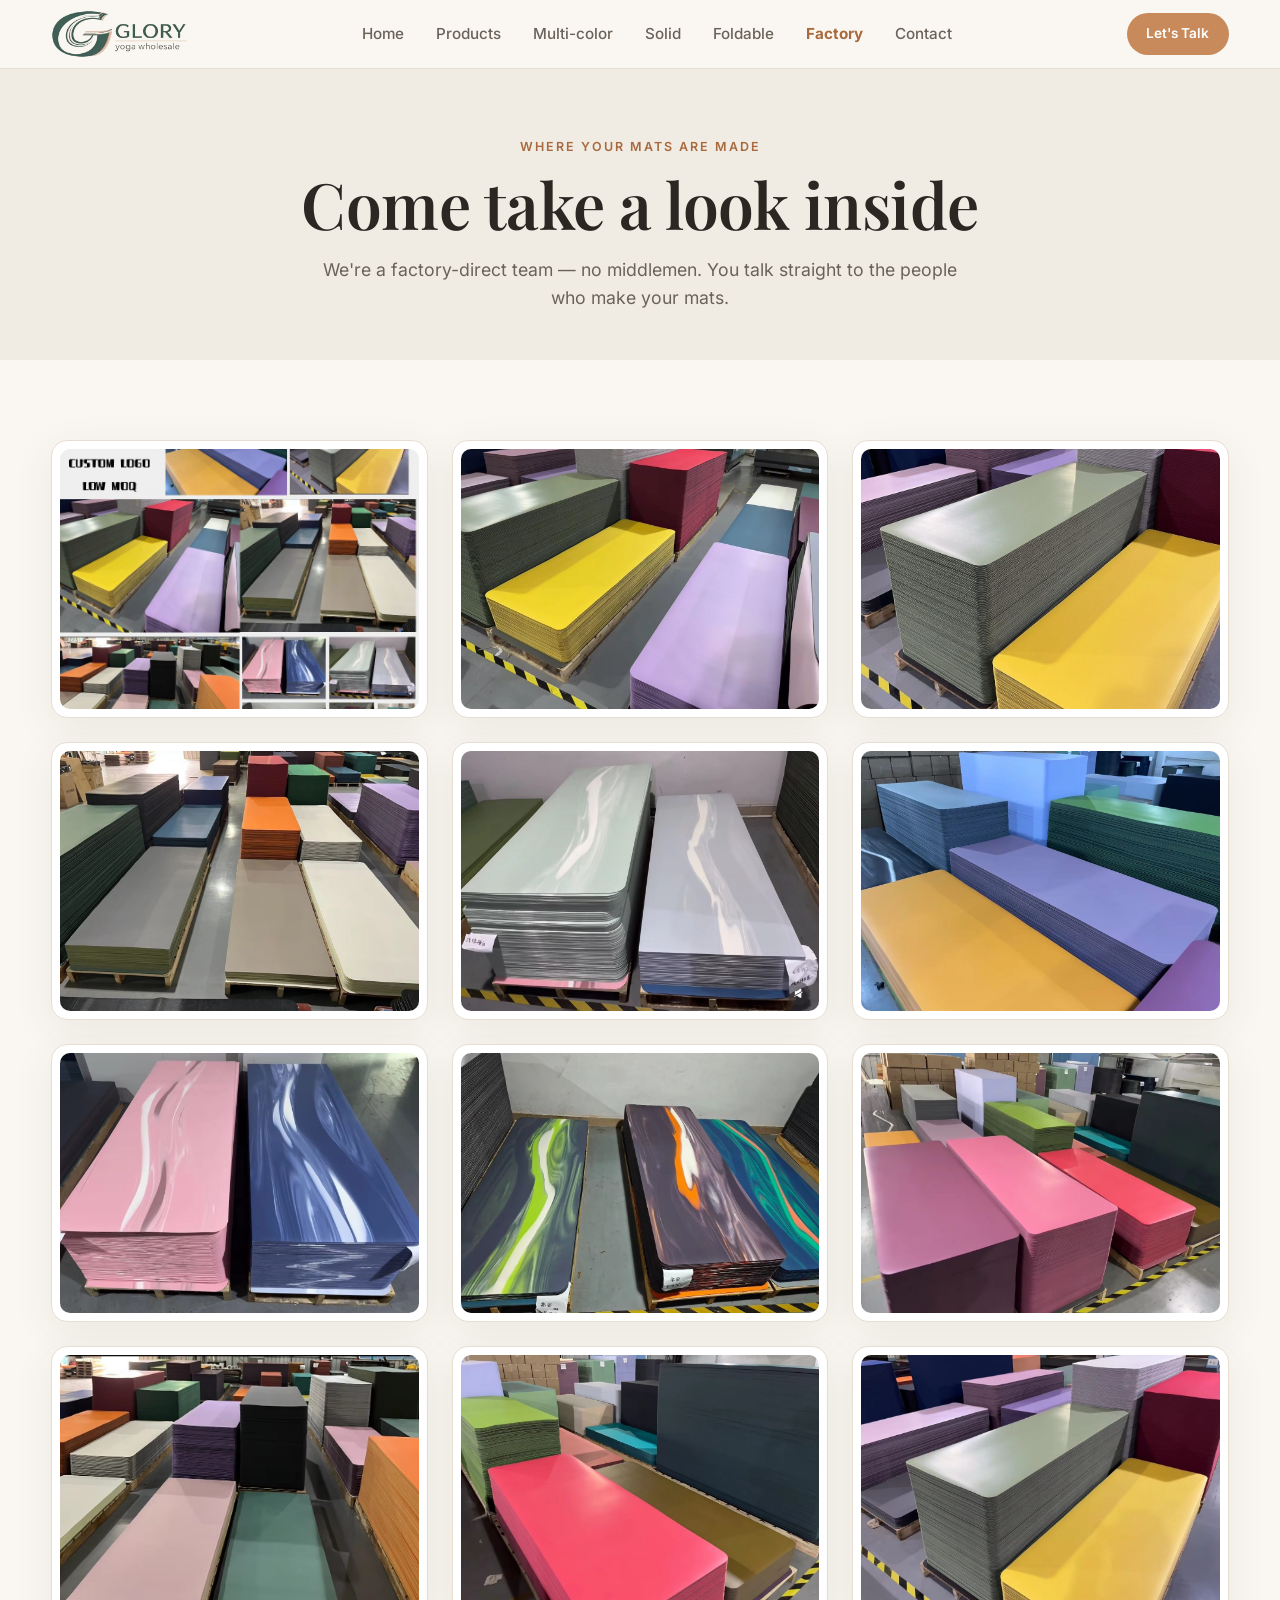
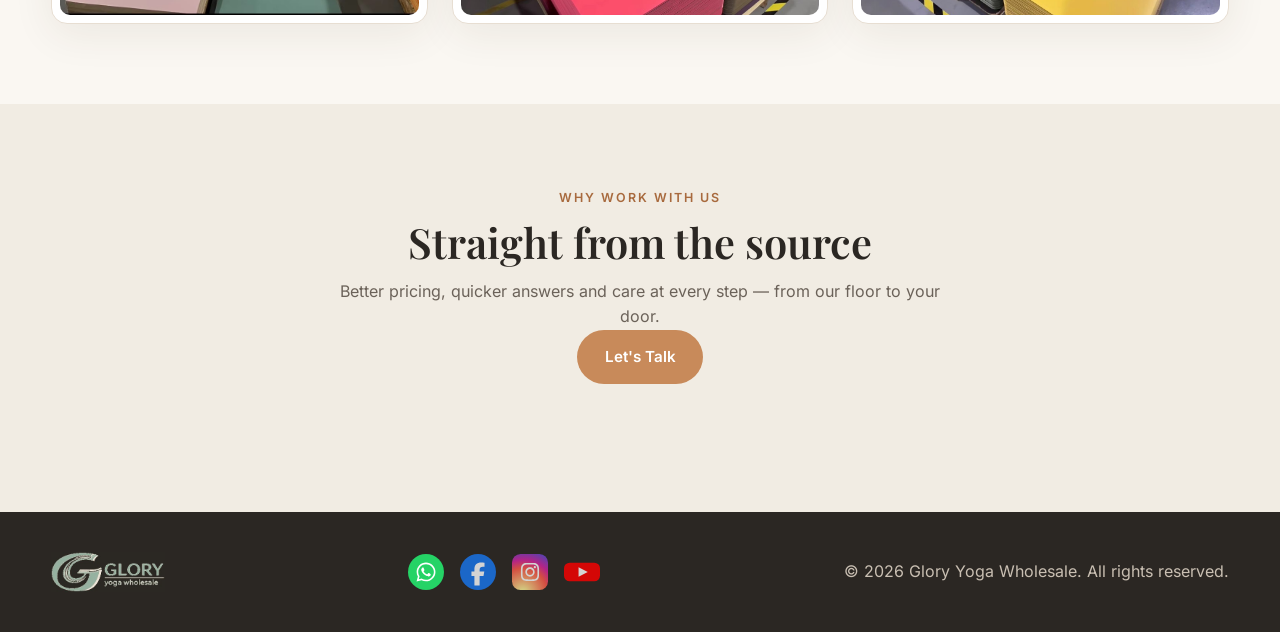
==== factory.html @ 299edaf9 "Footer: embed logo as data URI so footer needs zero external requests" ====
<!DOCTYPE html>
<html lang="en">
<head>
  <meta charset="UTF-8" />
  <meta name="viewport" content="width=device-width, initial-scale=1.0" />
  <title>Our Factory — Glory Yoga Wholesale</title>
  <meta name="description" content="Take a look inside our PU yoga mat factory. Factory-direct manufacturing, strict quality control and reliable global shipping." />
<link rel="icon" type="image/svg+xml" href="images/brand/favicon.svg" />
<link rel="stylesheet" href="css/style.css" />
</head>
<body>

  <header class="navbar">
    <div class="container nav-inner">
      <a href="index.html" class="logo" aria-label="Glory Yoga Wholesale home"><img src="images/brand/glory-logo.jpg" alt="Glory Yoga Wholesale" width="137" height="48" /></a>
      <nav class="nav-links" id="navLinks">
        <a href="index.html#home">Home</a>
        <a href="index.html#products">Products</a>
        <a href="multicolor.html">Multi-color</a>
        <a href="solid.html">Solid</a>
        <a href="foldable.html">Foldable</a>
        <a href="factory.html" class="active">Factory</a>
        <a href="index.html#contact">Contact</a>
      </nav>
      <div class="nav-actions">
        <a href="index.html#contact" class="btn btn-primary btn-sm">Let's Talk</a>
        <button class="nav-toggle" id="navToggle" aria-label="Menu">
          <span></span><span></span><span></span>
        </button>
      </div>
    </div>
  </header>

  <section class="page-hero">
    <div class="container">
      <span class="eyebrow">Where Your Mats Are Made</span>
      <h1>Come take a look inside</h1>
      <p>We're a factory-direct team — no middlemen. You talk straight to the people who make your mats.</p>
    </div>
  </section>

  <section class="section">
    <div class="container">
      <div class="gallery">
        <div class="gallery-item"><img src="images/products/factory/factory-01.jpg" alt="Yoga mat factory production" loading="lazy" /></div>
        <div class="gallery-item"><img src="images/products/factory/factory-02.jpg" alt="Yoga mat factory production" loading="lazy" /></div>
        <div class="gallery-item"><img src="images/products/factory/factory-03.jpg" alt="Yoga mat factory production" loading="lazy" /></div>
        <div class="gallery-item"><img src="images/products/factory/factory-04.jpg" alt="Yoga mat factory production" loading="lazy" /></div>
        <div class="gallery-item"><img src="images/products/factory/factory-05.jpg" alt="Yoga mat factory production" loading="lazy" /></div>
        <div class="gallery-item"><img src="images/products/factory/factory-06.jpg" alt="Yoga mat factory production" loading="lazy" /></div>
        <div class="gallery-item"><img src="images/products/factory/factory-07.jpg" alt="Yoga mat factory production" loading="lazy" /></div>
        <div class="gallery-item"><img src="images/products/factory/factory-08.jpg" alt="Yoga mat factory production" loading="lazy" /></div>
        <div class="gallery-item"><img src="images/products/factory/factory-09.jpg" alt="Yoga mat factory production" loading="lazy" /></div>
        <div class="gallery-item"><img src="images/products/factory/factory-10.jpg" alt="Yoga mat factory production" loading="lazy" /></div>
        <div class="gallery-item"><img src="images/products/factory/factory-11.jpg" alt="Yoga mat factory production" loading="lazy" /></div>
        <div class="gallery-item"><img src="images/products/factory/factory-12.jpg" alt="Yoga mat factory production" loading="lazy" /></div>
      </div>
    </div>
  </section>

  <section class="section section-alt">
    <div class="container section-head">
      <span class="eyebrow">Why Work With Us</span>
      <h2>Straight from the source</h2>
      <p>Better pricing, quicker answers and care at every step — from our floor to your door.</p>
      <a href="index.html#contact" class="btn btn-primary">Let's Talk</a>
    </div>
  </section>

  <footer class="footer">
    <div class="container footer-inner">
      <div class="logo logo-light"><img src="[data-uri]" alt="Glory Yoga Wholesale" width="114" height="40" /></div>
      <div class="social-links">
        <a href="https://wa.me/8615319949017" target="_blank" rel="noopener" aria-label="WhatsApp" title="WhatsApp">
          <svg viewBox="0 0 40 40" width="36" height="36" role="img" aria-label="WhatsApp"><circle cx="20" cy="20" r="20" fill="#25D366"/><g transform="translate(9.500 8.000) scale(0.04688)"><path d="M380.9 97.1C339 55.1 283.2 32 223.9 32c-122.4 0-222 99.6-222 222 0 39.1 10.2 77.3 29.6 111L0 480l117.7-30.9c32.4 17.7 68.9 27 106.1 27h.1c122.3 0 224.1-99.6 224.1-222 0-59.3-25.2-115-67.1-157zm-157 341.6c-33.2 0-65.7-8.9-94-25.7l-6.7-4-69.8 18.3L72 359.2l-4.4-7c-18.5-29.4-28.2-63.3-28.2-98.2 0-101.7 82.8-184.5 184.6-184.5 49.3 0 95.6 19.2 130.4 54.1 34.8 34.9 56.2 81.2 56.1 130.5 0 101.8-84.9 184.6-186.6 184.6zm101.2-138.2c-5.5-2.8-32.8-16.2-37.9-18-5.1-1.9-8.8-2.8-12.5 2.8-3.7 5.6-14.3 18-17.6 21.8-3.2 3.7-6.5 4.2-12 1.4-32.6-16.3-54-29.1-75.5-66-5.7-9.8 5.7-9.1 16.3-30.3 1.8-3.7.9-6.9-.5-9.7-1.4-2.8-12.5-30.1-17.1-41.2-4.5-10.8-9.1-9.3-12.5-9.5-3.2-.2-6.9-.2-10.6-.2-3.7 0-9.7 1.4-14.8 6.9-5.1 5.6-19.4 19-19.4 46.3 0 27.3 19.9 53.7 22.6 57.4 2.8 3.7 39.1 59.7 94.8 83.8 35.2 15.2 49 16.5 66.6 13.9 10.7-1.6 32.8-13.4 37.4-26.4 4.6-13 4.6-24.1 3.2-26.4-1.3-2.5-5-3.9-10.5-6.6z" fill="#fff"/></g></svg>
        </a>
        <span aria-label="Facebook" title="Facebook account coming soon">
          <svg viewBox="0 0 40 40" width="36" height="36" role="img" aria-label="Facebook"><circle cx="20" cy="20" r="20" fill="#1877F2"/><g transform="translate(12.031 9.450) scale(0.04980)"><path d="M80 299.3V512H196V299.3h86.5l18-97.8H196V166.9c0-51.7 20.3-71.5 72.7-71.5c16.3 0 29.4 .4 37 1.2V7.9C291.4 4 256.4 0 236.2 0C129.3 0 80 50.5 80 159.4v42.1H14v97.8H80z" fill="#fff"/></g></svg>
        </span>
        <span aria-label="Instagram" title="Instagram account coming soon">
          <svg viewBox="0 0 40 40" width="36" height="36" role="img" aria-label="Instagram"><defs><radialGradient id="igGrad" cx="30%" cy="107%" r="150%"><stop offset="0" stop-color="#FDF497"/><stop offset=".05" stop-color="#FDF497"/><stop offset=".45" stop-color="#FD5949"/><stop offset=".6" stop-color="#D6249F"/><stop offset=".9" stop-color="#285AEB"/></radialGradient></defs><rect width="40" height="40" rx="9.5" fill="url(#igGrad)"/><g transform="translate(9.938 8.500) scale(0.04492)"><path d="M224.1 141c-63.6 0-114.9 51.3-114.9 114.9s51.3 114.9 114.9 114.9S339 319.5 339 255.9 287.7 141 224.1 141zm0 189.6c-41.1 0-74.7-33.5-74.7-74.7s33.5-74.7 74.7-74.7 74.7 33.5 74.7 74.7-33.6 74.7-74.7 74.7zm146.4-194.3c0 14.9-12 26.8-26.8 26.8-14.9 0-26.8-12-26.8-26.8s12-26.8 26.8-26.8 26.8 12 26.8 26.8zm76.1 27.2c-1.7-35.9-9.9-67.7-36.2-93.9-26.2-26.2-58-34.4-93.9-36.2-37-2.1-147.9-2.1-184.9 0-35.8 1.7-67.6 9.9-93.9 36.1s-34.4 58-36.2 93.9c-2.1 37-2.1 147.9 0 184.9 1.7 35.9 9.9 67.7 36.2 93.9s58 34.4 93.9 36.2c37 2.1 147.9 2.1 184.9 0 35.9-1.7 67.7-9.9 93.9-36.2 26.2-26.2 34.4-58 36.2-93.9 2.1-37 2.1-147.8 0-184.8zM398.8 388c-7.8 19.6-22.9 34.7-42.6 42.6-29.5 11.7-99.5 9-132.1 9s-102.7 2.6-132.1-9c-19.6-7.8-34.7-22.9-42.6-42.6-11.7-29.5-9-99.5-9-132.1s-2.6-102.7 9-132.1c7.8-19.6 22.9-34.7 42.6-42.6 29.5-11.7 99.5-9 132.1-9s102.7-2.6 132.1 9c19.6 7.8 34.7 22.9 42.6 42.6 11.7 29.5 9 99.5 9 132.1s2.7 102.7-9 132.1z" fill="#fff"/></g></svg>
        </span>
        <span aria-label="YouTube" title="YouTube account coming soon">
          <svg viewBox="0 0 40 40" width="36" height="36" role="img" aria-label="YouTube"><rect y="9.6" width="40" height="20.8" rx="6.4" fill="#FF0000"/><path d="M16.2 14.6 L26.4 20 L16.2 25.4 Z" fill="#fff"/></svg>
        </span>
      </div>
      <p>© <span id="year"></span> Glory Yoga Wholesale. All rights reserved.</p>
    </div>
  </footer>

  <script src="js/main.js"></script>
</body>
</html>
---- css/style.css ----
/* Self-hosted variable fonts: removes the 7s render-blocking request to Google Fonts */
@font-face {
  font-family: 'Playfair Display';
  font-style: normal;
  font-weight: 400 900;
  font-display: swap;
  src: url('../fonts/playfair-display-var.woff2') format('woff2');
}
@font-face {
  font-family: 'Inter';
  font-style: normal;
  font-weight: 100 900;
  font-display: swap;
  src: url('../fonts/inter-var.woff2') format('woff2');
}

:root {
  --bg: #faf7f2;
  --bg-alt: #f1ece3;
  --card: #ffffff;
  --ink: #2b2723;
  --ink-soft: #6b6259;
  --brand: #c88a5a;
  --brand-dark: #a86a3e;
  --brand-soft: #f3e4d6;
  --line: #e7ded2;
  --wa: #25d366;
  --wa-dark: #1eb957;
  --radius: 16px;
  --shadow: 0 10px 40px rgba(60, 45, 30, 0.08);
}

* { margin: 0; padding: 0; box-sizing: border-box; }

html { scroll-behavior: smooth; }
section[id] { scroll-margin-top: 90px; }

body {
  font-family: 'Inter', system-ui, -apple-system, sans-serif;
  color: var(--ink);
  background: var(--bg);
  line-height: 1.6;
  -webkit-font-smoothing: antialiased;
}

h1, h2, h3 { font-family: 'Playfair Display', Georgia, serif; font-weight: 600; line-height: 1.15; }
h1 { font-size: clamp(2.4rem, 5vw, 4rem); letter-spacing: -0.5px; }
h2 { font-size: clamp(1.8rem, 3.5vw, 2.6rem); }
h3 { font-size: 1.25rem; }

a { color: inherit; text-decoration: none; }
img { max-width: 100%; display: block; }

.container { width: min(1180px, 92%); margin: 0 auto; }

.eyebrow {
  display: inline-block;
  text-transform: uppercase;
  letter-spacing: 2px;
  font-size: 0.78rem;
  font-weight: 600;
  color: var(--brand-dark);
  margin-bottom: 0.6rem;
}

/* ===== Navbar ===== */
.navbar {
  position: sticky; top: 0; z-index: 50;
  background: rgba(250, 247, 242, 0.9);
  backdrop-filter: blur(10px);
  border-bottom: 1px solid var(--line);
}
.nav-inner { display: flex; align-items: center; justify-content: space-between; height: 68px; }
.logo { display: inline-flex; align-items: center; }
.logo img { display: block; height: 48px; width: auto; }
.logo span { color: var(--brand); }
.logo-light img { height: 40px; }
@media (max-width: 620px) { .logo img { height: 36px; } .logo-light img { height: 32px; } .social-links { gap: 0.8rem; } }
.nav-links { display: flex; gap: 2rem; }
.nav-links a { font-size: 0.95rem; color: var(--ink-soft); font-weight: 500; transition: color .2s; }
.nav-links a:hover { color: var(--brand-dark); }
.nav-links a.active { color: var(--brand-dark); font-weight: 700; }
.nav-actions { display: flex; align-items: center; gap: 0.8rem; }
.nav-toggle { display: none; background: none; border: none; cursor: pointer; flex-direction: column; gap: 5px; padding: 4px; }
.nav-toggle span { width: 24px; height: 2px; background: var(--ink); }

/* ===== Buttons ===== */
.btn {
  display: inline-flex; align-items: center; justify-content: center;
  padding: 0.8rem 1.6rem; border-radius: 999px;
  font-weight: 600; font-size: 0.95rem;
  border: 2px solid transparent; cursor: pointer;
  transition: transform .15s, background .2s, color .2s, border-color .2s;
}
.btn:hover { transform: translateY(-2px); }
.btn-primary { background: var(--brand); color: #fff; }
.btn-primary:hover { background: var(--brand-dark); }
.btn-ghost { border-color: var(--ink); color: var(--ink); background: transparent; }
.btn-ghost:hover { background: var(--ink); color: #fff; }
.btn-whatsapp { background: var(--wa); color: #fff; }
.btn-whatsapp:hover { background: var(--wa-dark); }
.btn-sm { padding: 0.5rem 1.1rem; font-size: 0.85rem; }
.btn-block { width: 100%; }

/* ===== Hero ===== */
.hero { padding: 3rem 0 4rem; overflow: hidden; }
.hero-inner { display: grid; grid-template-columns: 1.25fr 0.75fr; grid-template-rows: auto auto; gap: 0 3rem; align-items: start; }
.hero-text { grid-column: 1; grid-row: 1; }
.hero-stats { grid-column: 1; grid-row: 2; }
.hero-visual { grid-column: 2; grid-row: 1 / 3; align-self: center; }
.hero-text h1 em { color: var(--brand); font-style: italic; }
.hero-sub { margin: 1.4rem 0 2rem; color: var(--ink-soft); font-size: 1.1rem; max-width: 34rem; }
.hero-cta { display: flex; gap: 1rem; flex-wrap: wrap; }
.hero-stats { display: flex; gap: 2.5rem; margin-top: 3rem; }
.stat strong { display: block; font-family: 'Playfair Display', serif; font-size: 2rem; color: var(--brand-dark); }
.stat span { font-size: 0.85rem; color: var(--ink-soft); }
.hero-card { position: relative; background: var(--card); border-radius: var(--radius); padding: 1.6rem; box-shadow: var(--shadow); max-width: 460px; }
.hero-figure { position: relative; border-radius: 10px; overflow: hidden; }
.hero-figure img { width: 100%; aspect-ratio: 1 / 1; object-fit: cover; display: block; }


/* ===== Sections ===== */
.section { padding: 5rem 0; }
.section-alt { background: var(--bg-alt); }
.section-head { text-align: center; max-width: 40rem; margin: 0 auto 3rem; }
.section-head p { color: var(--ink-soft); margin-top: 0.8rem; }

.grid { display: grid; gap: 1.5rem; }
.grid-3 { grid-template-columns: repeat(3, 1fr); }
.grid-4 { grid-template-columns: repeat(4, 1fr); }

.card { background: var(--card); border-radius: var(--radius); padding: 1.8rem; box-shadow: var(--shadow); border: 1px solid var(--line); }
.card-img { background: var(--bg-alt); border-radius: 10px; padding: 0.5rem; margin-bottom: 1.2rem; }
.card-img img { height: 320px; width: 100%; object-fit: cover; border-radius: 8px; }
.card-img-duo { display: grid; grid-template-columns: 1fr 1fr; gap: 0.6rem; }
.card-img-duo img { height: 320px; }
.product-card h3 { margin-bottom: 0.5rem; }
.product-card p { color: var(--ink-soft); font-size: 0.95rem; }
.card-link { display: block; transition: transform .2s, box-shadow .2s; }
.card-link:hover { transform: translateY(-4px); box-shadow: 0 16px 48px rgba(60, 45, 30, 0.14); }
.link-arrow { color: var(--brand-dark); font-weight: 600; }
.mini-card h3 { margin-bottom: 0.5rem; font-size: 1.1rem; }
.mini-card p { color: var(--ink-soft); font-size: 0.9rem; }

/* ===== Testimonials ===== */
.testimonial .quote { font-style: italic; color: var(--ink); margin-bottom: 1.4rem; font-size: 1.02rem; }
.t-author strong { display: block; font-size: 0.95rem; }
.t-author span { color: var(--ink-soft); font-size: 0.85rem; }

/* ===== Steps ===== */
.steps { display: grid; grid-template-columns: repeat(4, 1fr); gap: 1.5rem; margin-bottom: 3rem; }
.step { position: relative; padding: 1.5rem; background: var(--card); border-radius: var(--radius); box-shadow: var(--shadow); }
.step-num { font-family: 'Playfair Display', serif; font-size: 2rem; color: var(--brand-soft); font-weight: 700; margin-bottom: 0.5rem; }
.step h3 { font-size: 1.1rem; margin-bottom: 0.5rem; }
.step p { color: var(--ink-soft); font-size: 0.9rem; }

.specs { display: grid; grid-template-columns: repeat(3, 1fr); gap: 1px; background: var(--line); border-radius: var(--radius); overflow: hidden; }
.spec { background: var(--card); padding: 1.2rem 1.5rem; display: flex; flex-direction: column; gap: 0.2rem; }
.spec strong { font-size: 0.85rem; color: var(--brand-dark); text-transform: uppercase; letter-spacing: 1px; }
.spec span { color: var(--ink-soft); }
.specs-note { margin-top: 1.1rem; font-size: 0.88rem; line-height: 1.75; color: var(--ink-soft); text-align: center; }

/* ===== Contact ===== */
.contact-wrap { display: grid; grid-template-columns: 1.4fr 0.8fr; gap: 2rem; align-items: start; }
.contact-form { background: var(--card); padding: 2rem; border-radius: var(--radius); box-shadow: var(--shadow); display: flex; flex-direction: column; gap: 1rem; }
.form-row { display: grid; grid-template-columns: 1fr 1fr; gap: 1rem; }
.contact-form input, .contact-form textarea {
  width: 100%; padding: 0.85rem 1rem; border: 1.5px solid var(--line);
  border-radius: 10px; font-family: inherit; font-size: 0.95rem; color: var(--ink);
  background: var(--bg); transition: border-color .2s;
}
.contact-form input:focus, .contact-form textarea:focus { outline: none; border-color: var(--brand); }
.form-note { text-align: center; color: var(--ink-soft); font-size: 0.9rem; margin-top: 0.5rem; }
.direct-links { display: flex; gap: 1rem; }
.direct-links .btn { flex: 1; }

.contact-info { background: var(--ink); color: #f5efe6; border-radius: var(--radius); padding: 2rem; }
.contact-info h3 { margin-bottom: 1.2rem; color: #fff; }
.contact-info ul { list-style: none; display: flex; flex-direction: column; gap: 1rem; }
.contact-info li { font-size: 0.95rem; }
.contact-info a { color: var(--brand); font-weight: 600; }
.contact-info strong { display: block; font-size: 0.8rem; text-transform: uppercase; letter-spacing: 1px; color: #b8ac9c; margin-bottom: 0.2rem; }

/* ===== Page hero (sub-pages) ===== */
.page-hero { padding: 4rem 0 3rem; text-align: center; background: var(--bg-alt); }
.page-hero h1 { margin-bottom: 1rem; }
.page-hero p { color: var(--ink-soft); max-width: 42rem; margin: 0 auto; font-size: 1.1rem; }

.sub-head { margin-bottom: 2rem; }
.sub-head h2 { margin-bottom: 0.4rem; }
.sub-head p { color: var(--ink-soft); }

.gallery { display: grid; grid-template-columns: repeat(3, 1fr); gap: 1.5rem; }
.gallery-item { background: var(--card); border-radius: var(--radius); padding: 0.5rem; box-shadow: var(--shadow); border: 1px solid var(--line); }
.gallery-item img { width: 100%; height: 260px; object-fit: cover; border-radius: 10px; }
/* Logo mosaic wall — one continuous 6-col grid, studio scenes first & last */
.logo-mosaic { width: 100%; max-width: 780px; margin: 0 auto; }
.m-grid { display: grid; grid-template-columns: repeat(8, 1fr); grid-auto-flow: row dense; gap: .4rem; }
.m-item { position: relative; margin: 0; overflow: hidden; background: var(--bg-alt); border-radius: 8px; aspect-ratio: 1 / 1; }
.m-item img { width: 100%; height: 100%; object-fit: cover; display: block; transition: transform .5s ease; }
.m-item:hover img { transform: scale(1.08); }
.m-item.m-wide { grid-column: span 2; aspect-ratio: 2 / 1; }
.m-item.m-tall { grid-row: span 2; aspect-ratio: 1 / 2; }
.m-item.m-big { grid-column: span 2; grid-row: span 2; aspect-ratio: 1 / 1; }
.logo-cta { text-align: center; margin-top: 2.5rem; }
.logo-cta p { font-family: 'Playfair Display', serif; font-size: 1.5rem; color: var(--ink); margin-bottom: 1.2rem; }
@media (max-width: 900px) {
  .m-grid { grid-template-columns: repeat(4, 1fr); }
}
@media (max-width: 620px) {
  .m-grid { grid-template-columns: repeat(3, 1fr); gap: .4rem; }
  .m-item.m-big { grid-column: span 3; grid-row: span 1; aspect-ratio: 4 / 3; }
  .m-item.m-wide { grid-column: span 3; aspect-ratio: 16 / 9; }
  .m-item.m-tall { grid-column: span 3; grid-row: span 1; aspect-ratio: 4 / 3; }
}
@media (max-width: 900px) { .gallery { grid-template-columns: repeat(2, 1fr); } }
@media (max-width: 620px) { .gallery { grid-template-columns: 1fr; } }

/* ===== 色卡展示区 ===== */
.color-range-block { display: grid; grid-template-columns: 1.15fr 1fr; gap: 3rem; align-items: center; margin-top: 1rem; }
.color-range-img { background: var(--bg-alt); border-radius: var(--radius); box-shadow: var(--shadow); border: 1px solid var(--line); overflow: hidden; padding: 0.75rem; }
.color-range-img img { width: 100%; display: block; border-radius: 10px; }
.color-range-note h3 { font-size: 1.6rem; margin-bottom: 1rem; }
.color-range-note p { color: var(--ink-soft); margin-bottom: 1rem; }
.color-range-note .muted { font-size: 0.9rem; color: var(--brand-dark); }
@media (max-width: 900px) { .color-range-block { grid-template-columns: 1fr; gap: 1.5rem; } }

/* ===== 竖版色卡图（纯色页） ===== */
.chart-block { display: grid; grid-template-columns: 0.9fr 1.1fr; gap: 3rem; align-items: center; margin-top: 1rem; }
.chart-block .chart-img {
  background: var(--bg-alt); border-radius: var(--radius); box-shadow: var(--shadow);
  border: 1px solid var(--line); overflow: hidden; display: flex; justify-content: center; padding: 0.75rem;
}
.chart-block .chart-img img { height: 560px; width: auto; max-width: 100%; object-fit: contain; display: block; border-radius: 10px; }
.chart-note h3 { font-size: 1.6rem; margin-bottom: 1rem; }
.chart-note p { color: var(--ink-soft); margin-bottom: 1rem; }
.chart-note .muted { font-size: 0.9rem; color: var(--brand-dark); }
@media (max-width: 900px) {
  .chart-block { grid-template-columns: 1fr; gap: 1.5rem; }
  .chart-block .chart-img img { height: auto; width: 100%; }
}

/* 子类特性卡片（纯色页 5 子类） */
.subtype-grid { display: grid; grid-template-columns: repeat(5, 1fr); gap: 1rem; margin-top: 1rem; }
.subtype-card {
  background: var(--card); border-radius: var(--radius); padding: 1.4rem 1.2rem;
  box-shadow: var(--shadow); border: 1px solid var(--line); text-align: center;
  transition: transform .2s, box-shadow .2s;
}
.subtype-card:hover { transform: translateY(-4px); box-shadow: 0 16px 48px rgba(60,45,30,0.14); }
.subtype-card h3 { font-size: 1.05rem; margin-bottom: 0.5rem; }
.subtype-card p { color: var(--ink-soft); font-size: 0.85rem; }
@media (max-width: 900px) { .subtype-grid { grid-template-columns: repeat(2, 1fr); } }
@media (max-width: 560px) { .subtype-grid { grid-template-columns: 1fr; } }

/* ===== 多卷陈列横幅 ===== */
.rolls-band { margin-top: 4rem; }
.rolls-band-grid { display: grid; grid-template-columns: 1fr 1fr; gap: 1.2rem; }
.rolls-band-grid .roll-card {
  border-radius: var(--radius); overflow: hidden; position: relative;
  background: var(--bg-alt); box-shadow: var(--shadow); border: 1px solid var(--line); padding: 0.75rem;
}
.rolls-band-grid .roll-card img { width: 100%; height: 340px; object-fit: cover; display: block; border-radius: 10px; transition: transform .5s ease; }
.rolls-band-grid .roll-card:hover img { transform: scale(1.03); }
.roll-card .roll-caption {
  position: absolute; left: 1.75rem; bottom: 1.75rem; background: rgba(43,39,35,0.78);
  color: #fff; font-size: 0.82rem; padding: 0.35rem 0.8rem; border-radius: 999px;
  letter-spacing: 0.5px; backdrop-filter: blur(4px);
}
@media (max-width: 720px) {
  .rolls-band-grid { grid-template-columns: 1fr; }
  .rolls-band-grid .roll-card img { height: 260px; }
}

/* ===== 统一规整产品网格：所有图同尺寸，滑动节奏一致 ===== */
.gallery-uniform { display: grid; grid-template-columns: 1fr 1fr; gap: 1.4rem; }
.gallery-uniform .g-item {
  border-radius: var(--radius); overflow: hidden; position: relative;
  background: var(--bg-alt); box-shadow: var(--shadow); border: 1px solid var(--line);
}
.gallery-uniform .g-item img { width: 100%; height: 100%; object-fit: cover; display: block; aspect-ratio: 4/3; transition: transform .5s ease; }
.gallery-uniform .g-item:hover img { transform: scale(1.04); }
.gallery-uniform .g-item .g-caption {
  position: absolute; left: 1.1rem; bottom: 1.1rem; background: rgba(43,39,35,0.78);
  color: #fff; font-size: 0.82rem; padding: 0.35rem 0.8rem; border-radius: 999px;
  letter-spacing: 0.5px; backdrop-filter: blur(4px);
}
.gallery-uniform.cols-3 { grid-template-columns: repeat(3, 1fr); }
@media (max-width: 900px) {
  .gallery-uniform { grid-template-columns: 1fr 1fr; }
  .gallery-uniform.cols-3 { grid-template-columns: 1fr 1fr; }
}
@media (max-width: 620px) {
  .gallery-uniform, .gallery-uniform.cols-3 { grid-template-columns: 1fr; }
}

/* ===== 产品详情页：杂志式错落布局 ===== */
.product-intro { max-width: 40rem; margin: 0 auto 3.5rem; text-align: center; }
.product-intro h2 { margin-bottom: 1rem; }
.product-intro p { color: var(--ink-soft); font-size: 1.05rem; }

/* 错落网格：12 列，图片大小不一 */
.mosaic { display: grid; grid-template-columns: repeat(12, 1fr); grid-auto-rows: 180px; gap: 1.2rem; }
.mosaic .tile { border-radius: var(--radius); overflow: hidden; position: relative; background: var(--bg-alt); box-shadow: var(--shadow); border: 1px solid var(--line); padding: 0.75rem; }
.mosaic .tile img { width: 100%; height: 100%; object-fit: cover; display: block; border-radius: 10px; transition: transform .5s ease; }
.mosaic .tile:hover img { transform: scale(1.04); }
.mosaic .tile .tile-caption { position: absolute; left: 1.75rem; bottom: 1.75rem; background: rgba(43,39,35,0.78); color: #fff; font-size: 0.82rem; padding: 0.35rem 0.8rem; border-radius: 999px; letter-spacing: 0.5px; backdrop-filter: blur(4px); }

/* 各 tile 占位（错落） */
.tile-tall { grid-column: span 5; grid-row: span 3; }
.tile-mid { grid-column: span 4; grid-row: span 2; }
.tile-wide { grid-column: span 7; grid-row: span 2; }
.tile-square { grid-column: span 3; grid-row: span 2; }

/* 中间穿插文案块 */
.mosaic-note { grid-column: span 12; grid-row: span 1; display: flex; align-items: center; justify-content: center; text-align: center; padding: 0 2rem; }
.mosaic-note p { color: var(--ink-soft); font-size: 1.1rem; max-width: 36rem; }
.mosaic-note em { font-family: 'Playfair Display', serif; color: var(--brand-dark); font-size: 1.3rem; }

@media (max-width: 900px) {
  .mosaic { grid-auto-rows: 140px; gap: 0.9rem; }
  .tile-tall, .tile-mid, .tile-wide, .tile-square { grid-column: span 12; grid-row: span 2; }
  .mosaic-note { grid-column: span 12; }
}

/* ===== Footer ===== */
.footer { background: var(--ink); color: #c9bfb2; padding: 2.5rem 0; }
.footer-inner { display: flex; justify-content: space-between; align-items: center; flex-wrap: wrap; gap: 1rem; }
.logo-light { color: #fff; }
.logo-light span { color: var(--brand); }

.social-links { display: flex; gap: 1rem; align-items: center; }
.social-links a,
.social-links span { display: inline-flex; transition: transform .15s, opacity .2s; }
.social-links img, .social-links svg { display: block; width: 36px; height: 36px; }
.social-links a:hover { transform: translateY(-2px); }
.social-links span { opacity: .8; cursor: default; }
.social-links span:hover { opacity: 1; }

/* ===== Responsive ===== */
@media (max-width: 900px) {
  .hero-inner { grid-template-columns: 1fr; grid-template-rows: auto; gap: 0; }
  .hero-text, .hero-stats, .hero-visual { grid-column: 1; grid-row: auto; }
  .hero-visual { margin-top: 2rem; }
  .hero-card { margin-inline: auto; }
  .hero-stats { margin-top: 2.5rem; }
  .grid-3, .grid-4, .steps { grid-template-columns: repeat(2, 1fr); }
  .specs { grid-template-columns: repeat(2, 1fr); }
  .contact-wrap { grid-template-columns: 1fr; }
  /* 导航项多，平板尺寸也收进汉堡菜单，避免挤压断行 */
  .nav-links {
    display: none; position: absolute; top: 68px; left: 0; right: 0;
    flex-direction: column; background: var(--bg); padding: 1.5rem; gap: 1.2rem;
    border-bottom: 1px solid var(--line);
  }
  .nav-links.open { display: flex; }
  .nav-toggle { display: flex; }
}
@media (max-width: 620px) {
  .grid-3, .grid-4, .steps, .specs, .form-row { grid-template-columns: 1fr; }
  /* 手机首屏紧凑一档，让定制实拍图能进入可视区（地址栏约占 100px） */
  .hero { padding: 3.2rem 0 3rem; }
  /* 首屏 eyebrow 收成一行，避免折行后被吸顶导航切掉，同时给上方省出一行空间 */
  .hero-text .eyebrow { font-size: .7rem; letter-spacing: 1.4px; }
  .hero-sub { margin: 1.1rem 0 1.7rem; font-size: 1rem; }
  .hero-visual { margin-top: 1.6rem; }
  .hero-stats { gap: 1.5rem; }
  .direct-links { flex-direction: column; }
}
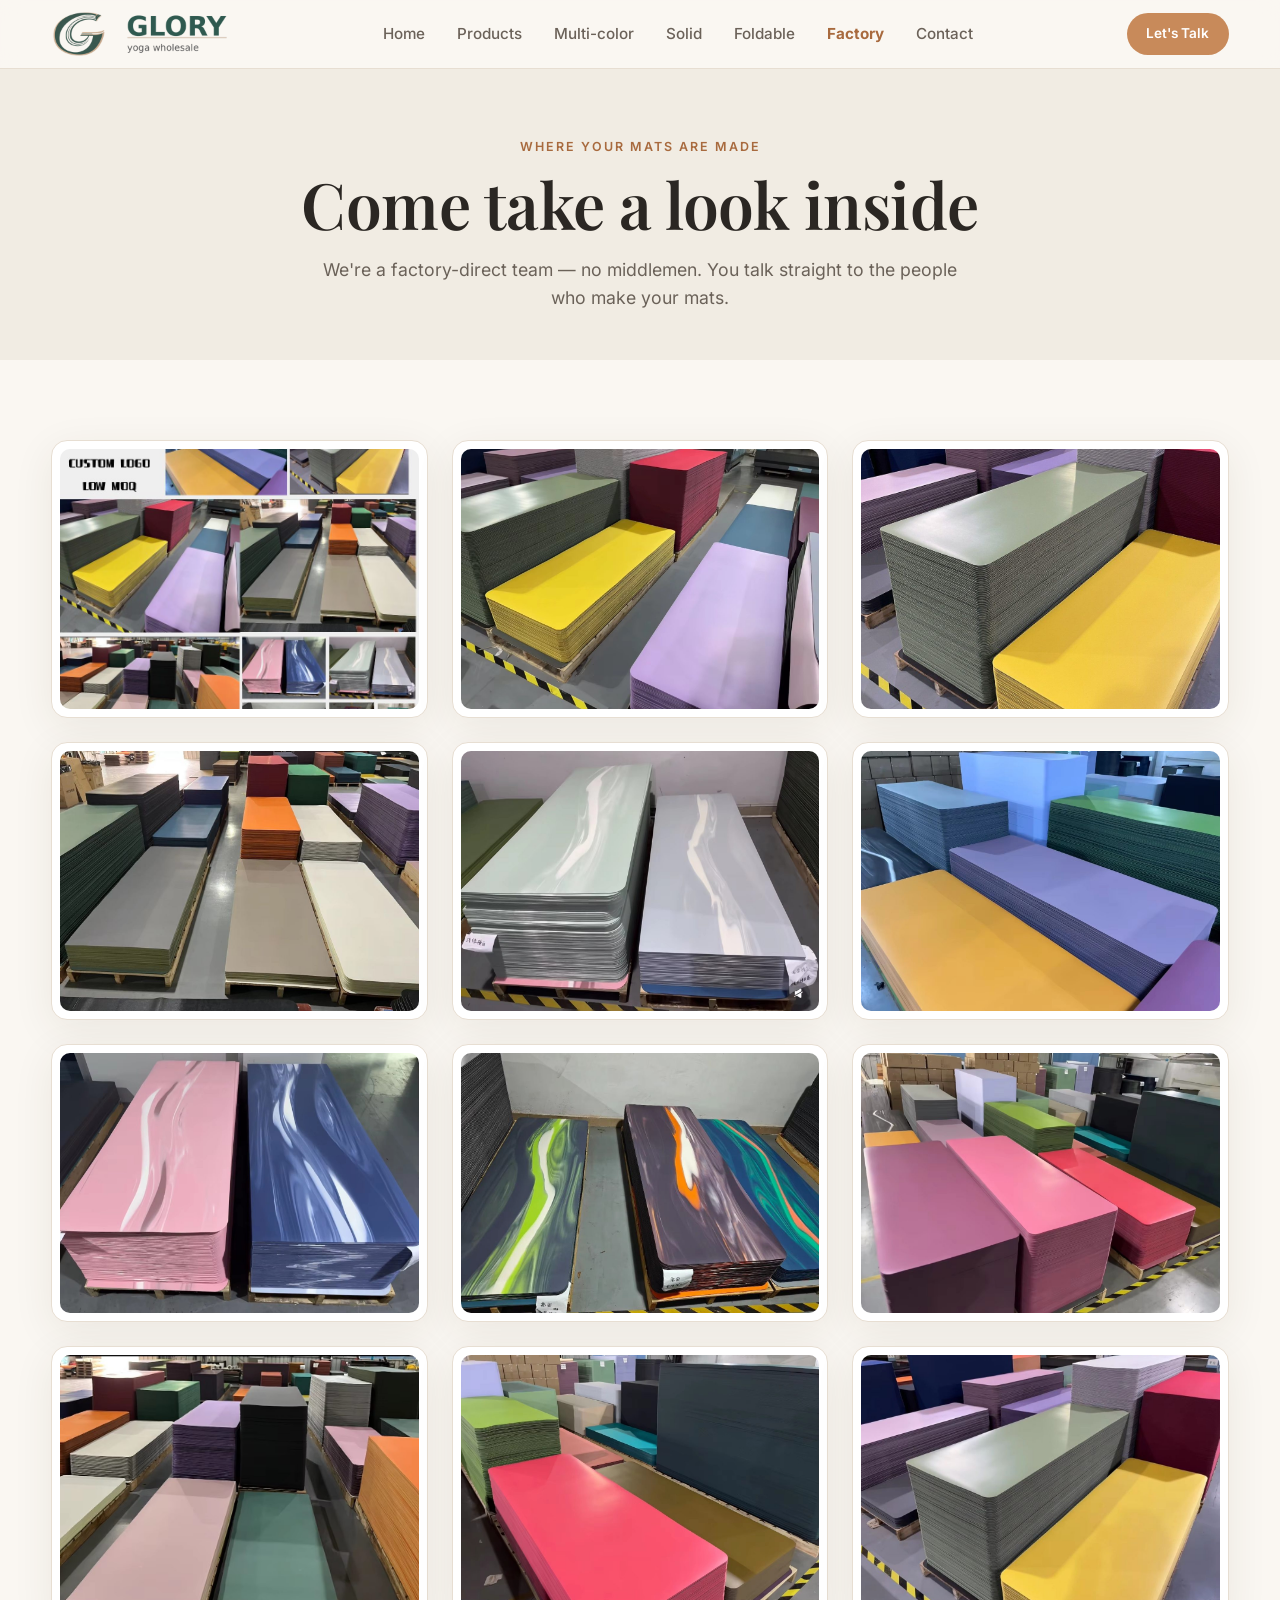
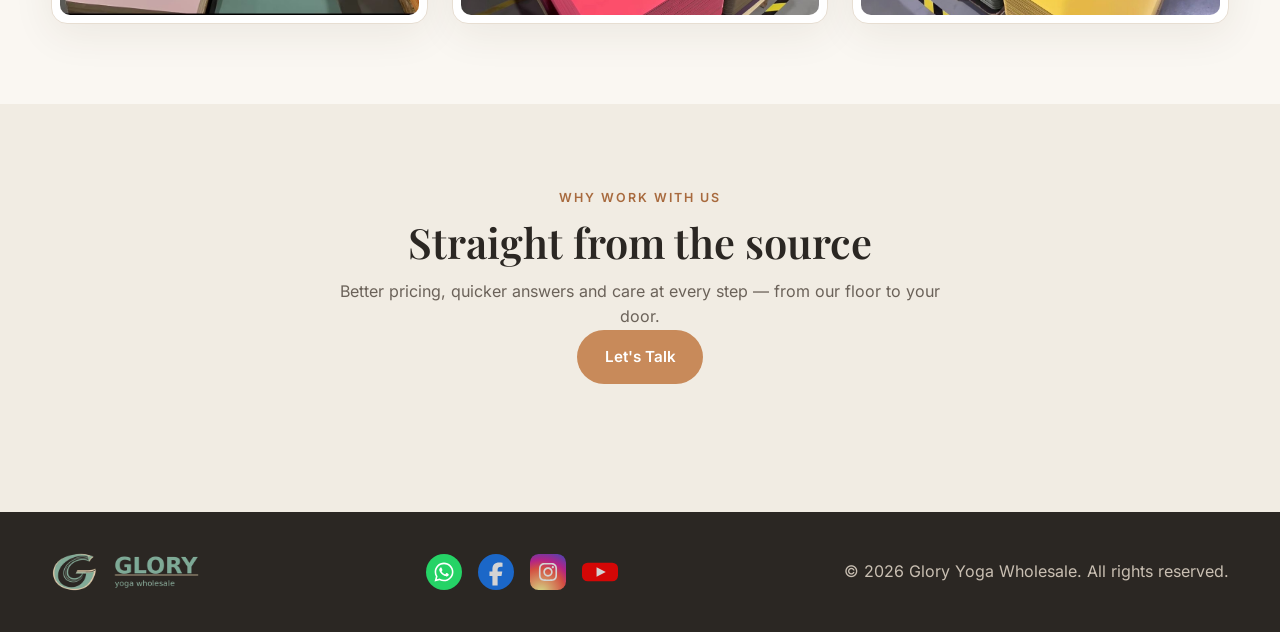
==== commit e669a0c5: "Logo: new design in navbar (transparent png) and footer (transparent webp)" ====
--- a/factory.html
+++ b/factory.html
@@ -12,7 +12,7 @@
 
   <header class="navbar">
     <div class="container nav-inner">
-      <a href="index.html" class="logo" aria-label="Glory Yoga Wholesale home"><img src="images/brand/glory-logo.jpg" alt="Glory Yoga Wholesale" width="137" height="48" /></a>
+      <a href="index.html" class="logo" aria-label="Glory Yoga Wholesale home"><img src="images/brand/glory-logo-nav.png" alt="Glory Yoga Wholesale" width="178" height="48" /></a>
       <nav class="nav-links" id="navLinks">
         <a href="index.html#home">Home</a>
         <a href="index.html#products">Products</a>
@@ -69,7 +69,7 @@
 
   <footer class="footer">
     <div class="container footer-inner">
-      <div class="logo logo-light"><img src="[data-uri]" alt="Glory Yoga Wholesale" width="114" height="40" /></div>
+      <div class="logo logo-light"><img src="[data-uri]" alt="Glory Yoga Wholesale" width="148" height="40" /></div>
       <div class="social-links">
         <a href="https://wa.me/8615319949017" target="_blank" rel="noopener" aria-label="WhatsApp" title="WhatsApp">
           <svg viewBox="0 0 40 40" width="36" height="36" role="img" aria-label="WhatsApp"><circle cx="20" cy="20" r="20" fill="#25D366"/><g transform="translate(9.500 8.000) scale(0.04688)"><path d="M380.9 97.1C339 55.1 283.2 32 223.9 32c-122.4 0-222 99.6-222 222 0 39.1 10.2 77.3 29.6 111L0 480l117.7-30.9c32.4 17.7 68.9 27 106.1 27h.1c122.3 0 224.1-99.6 224.1-222 0-59.3-25.2-115-67.1-157zm-157 341.6c-33.2 0-65.7-8.9-94-25.7l-6.7-4-69.8 18.3L72 359.2l-4.4-7c-18.5-29.4-28.2-63.3-28.2-98.2 0-101.7 82.8-184.5 184.6-184.5 49.3 0 95.6 19.2 130.4 54.1 34.8 34.9 56.2 81.2 56.1 130.5 0 101.8-84.9 184.6-186.6 184.6zm101.2-138.2c-5.5-2.8-32.8-16.2-37.9-18-5.1-1.9-8.8-2.8-12.5 2.8-3.7 5.6-14.3 18-17.6 21.8-3.2 3.7-6.5 4.2-12 1.4-32.6-16.3-54-29.1-75.5-66-5.7-9.8 5.7-9.1 16.3-30.3 1.8-3.7.9-6.9-.5-9.7-1.4-2.8-12.5-30.1-17.1-41.2-4.5-10.8-9.1-9.3-12.5-9.5-3.2-.2-6.9-.2-10.6-.2-3.7 0-9.7 1.4-14.8 6.9-5.1 5.6-19.4 19-19.4 46.3 0 27.3 19.9 53.7 22.6 57.4 2.8 3.7 39.1 59.7 94.8 83.8 35.2 15.2 49 16.5 66.6 13.9 10.7-1.6 32.8-13.4 37.4-26.4 4.6-13 4.6-24.1 3.2-26.4-1.3-2.5-5-3.9-10.5-6.6z" fill="#fff"/></g></svg>
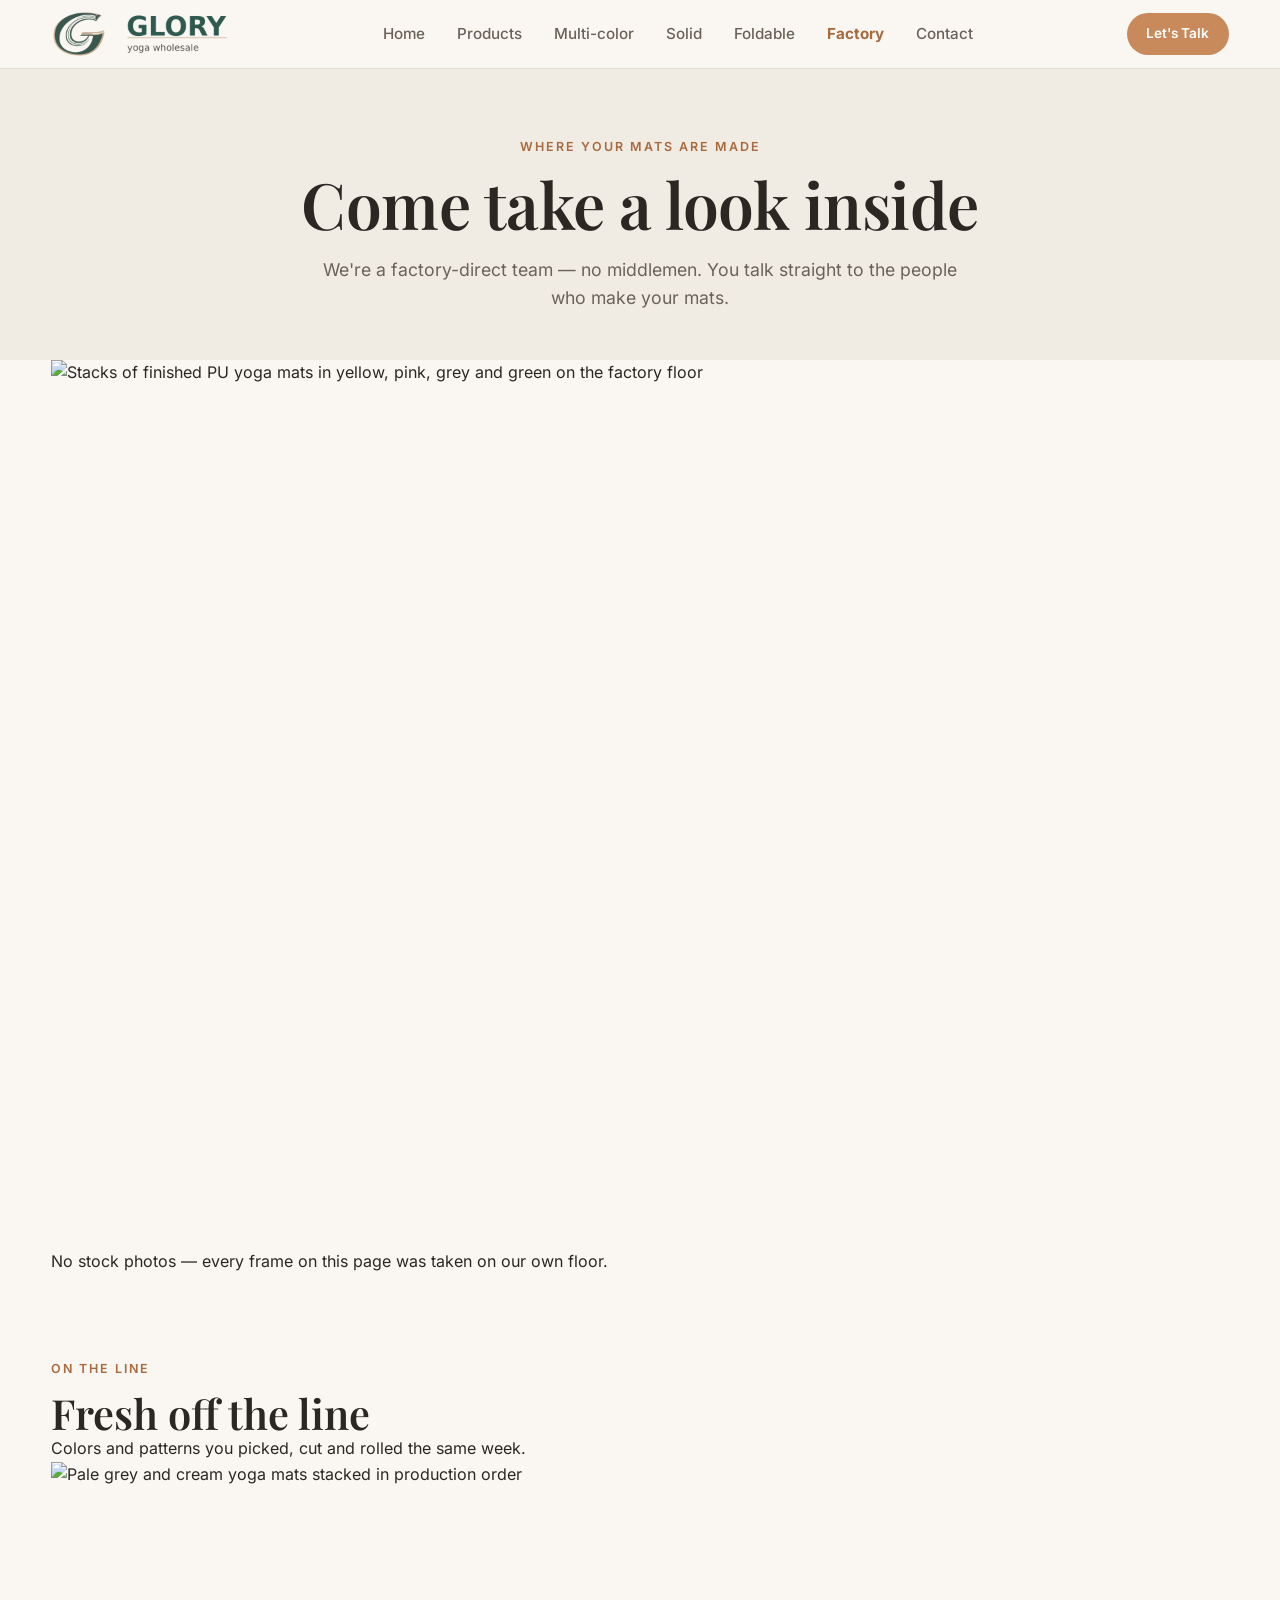
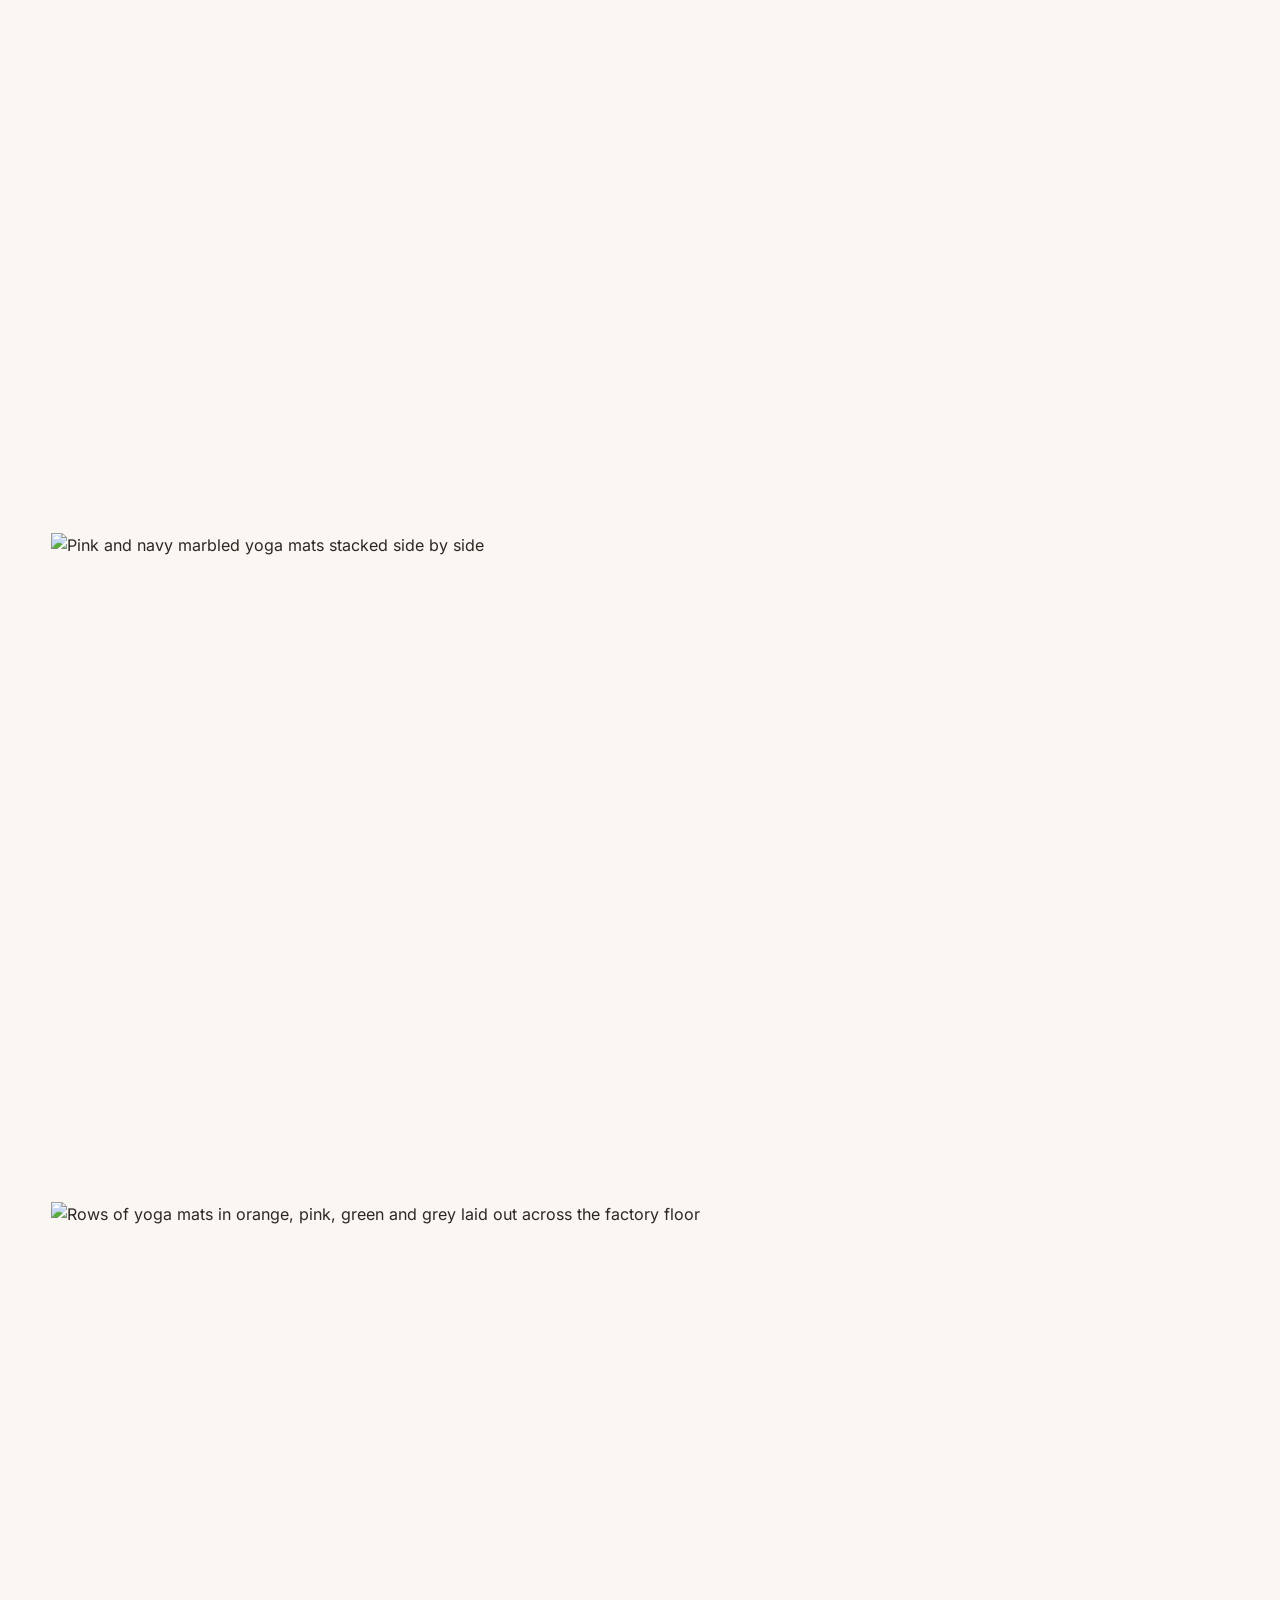
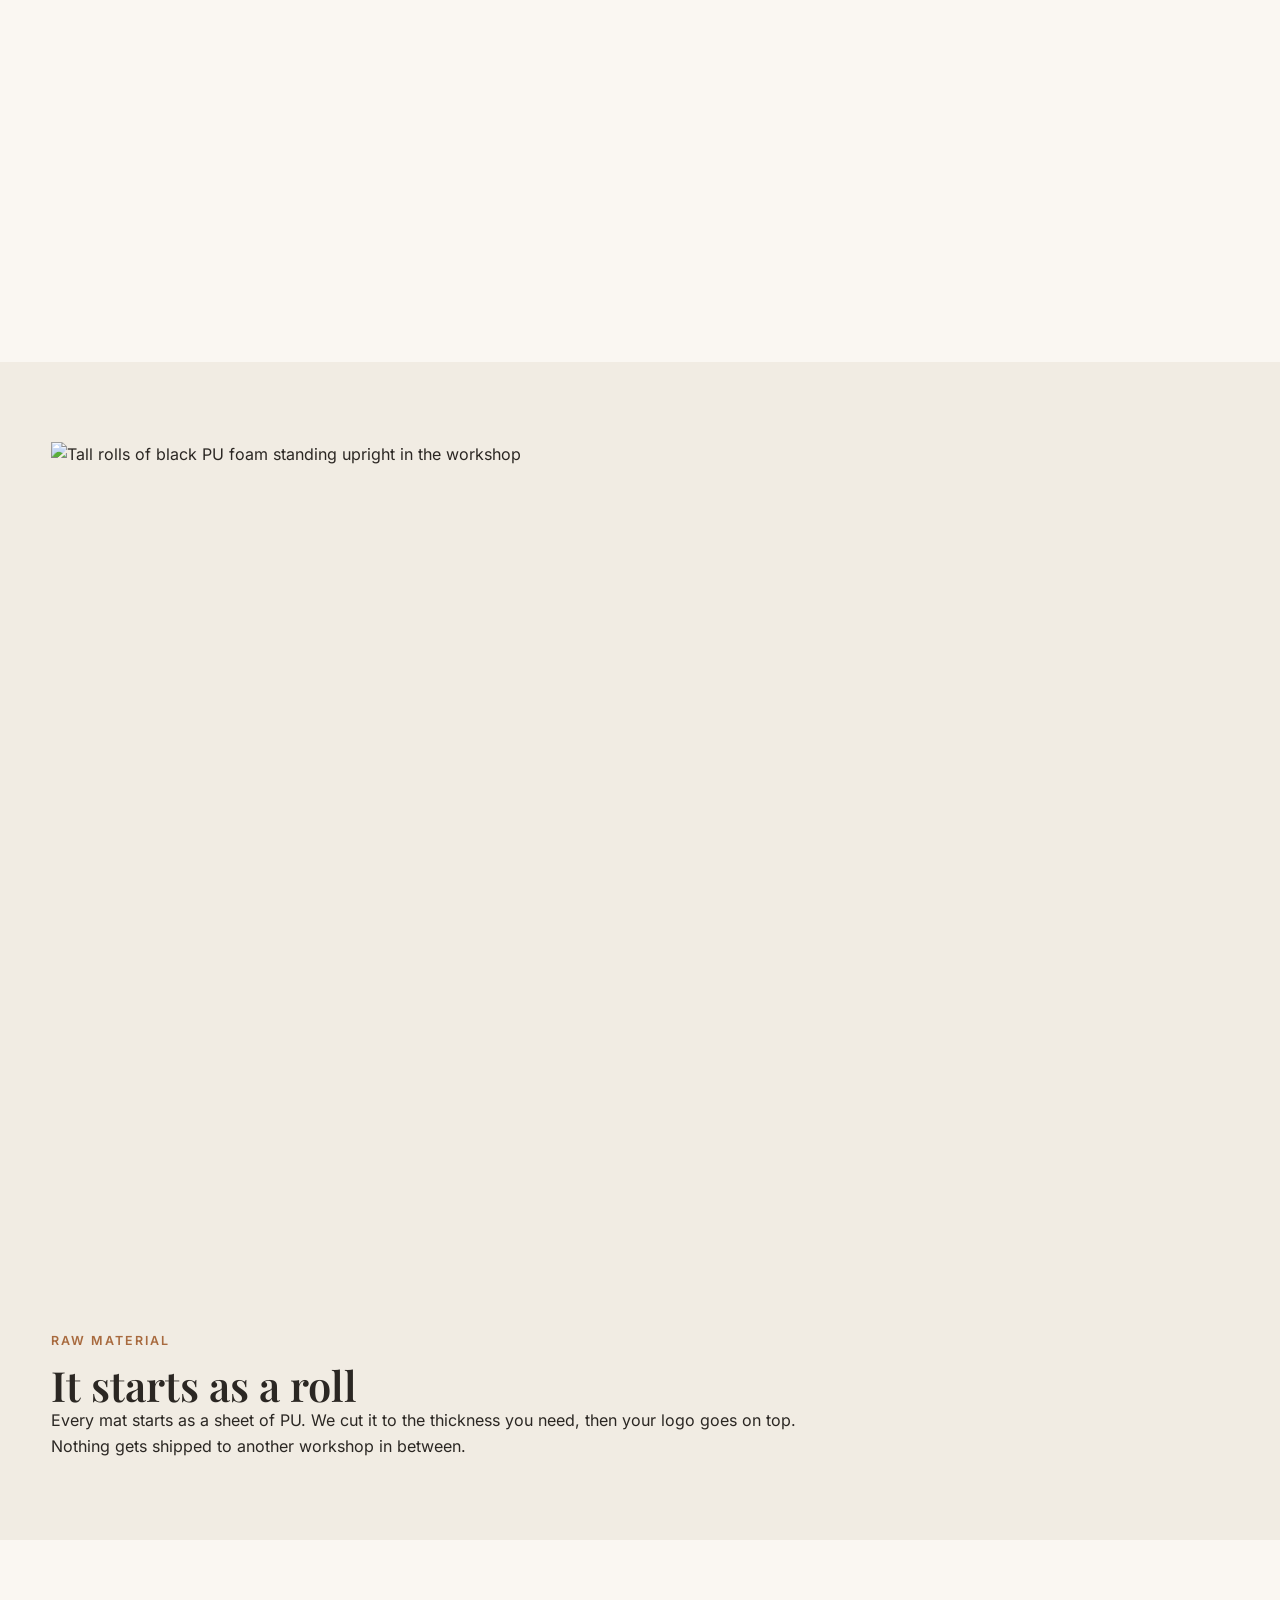
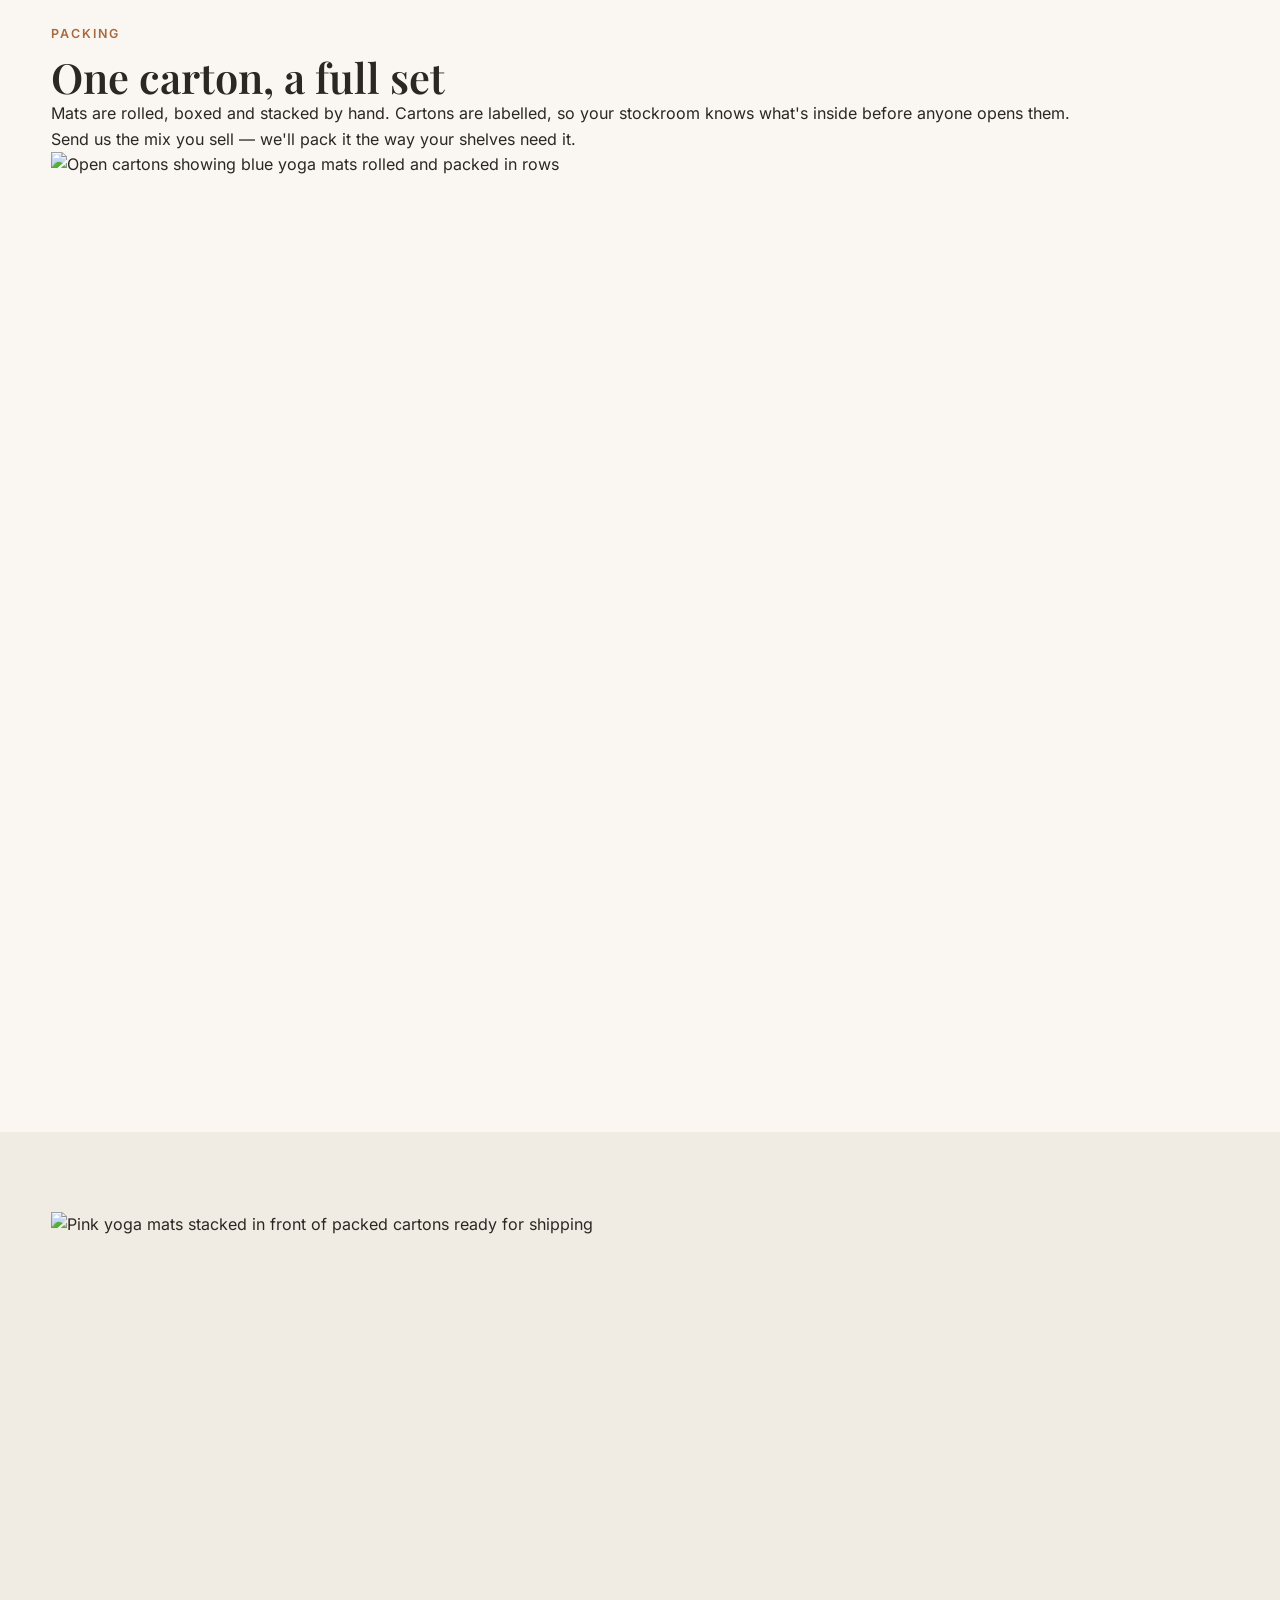
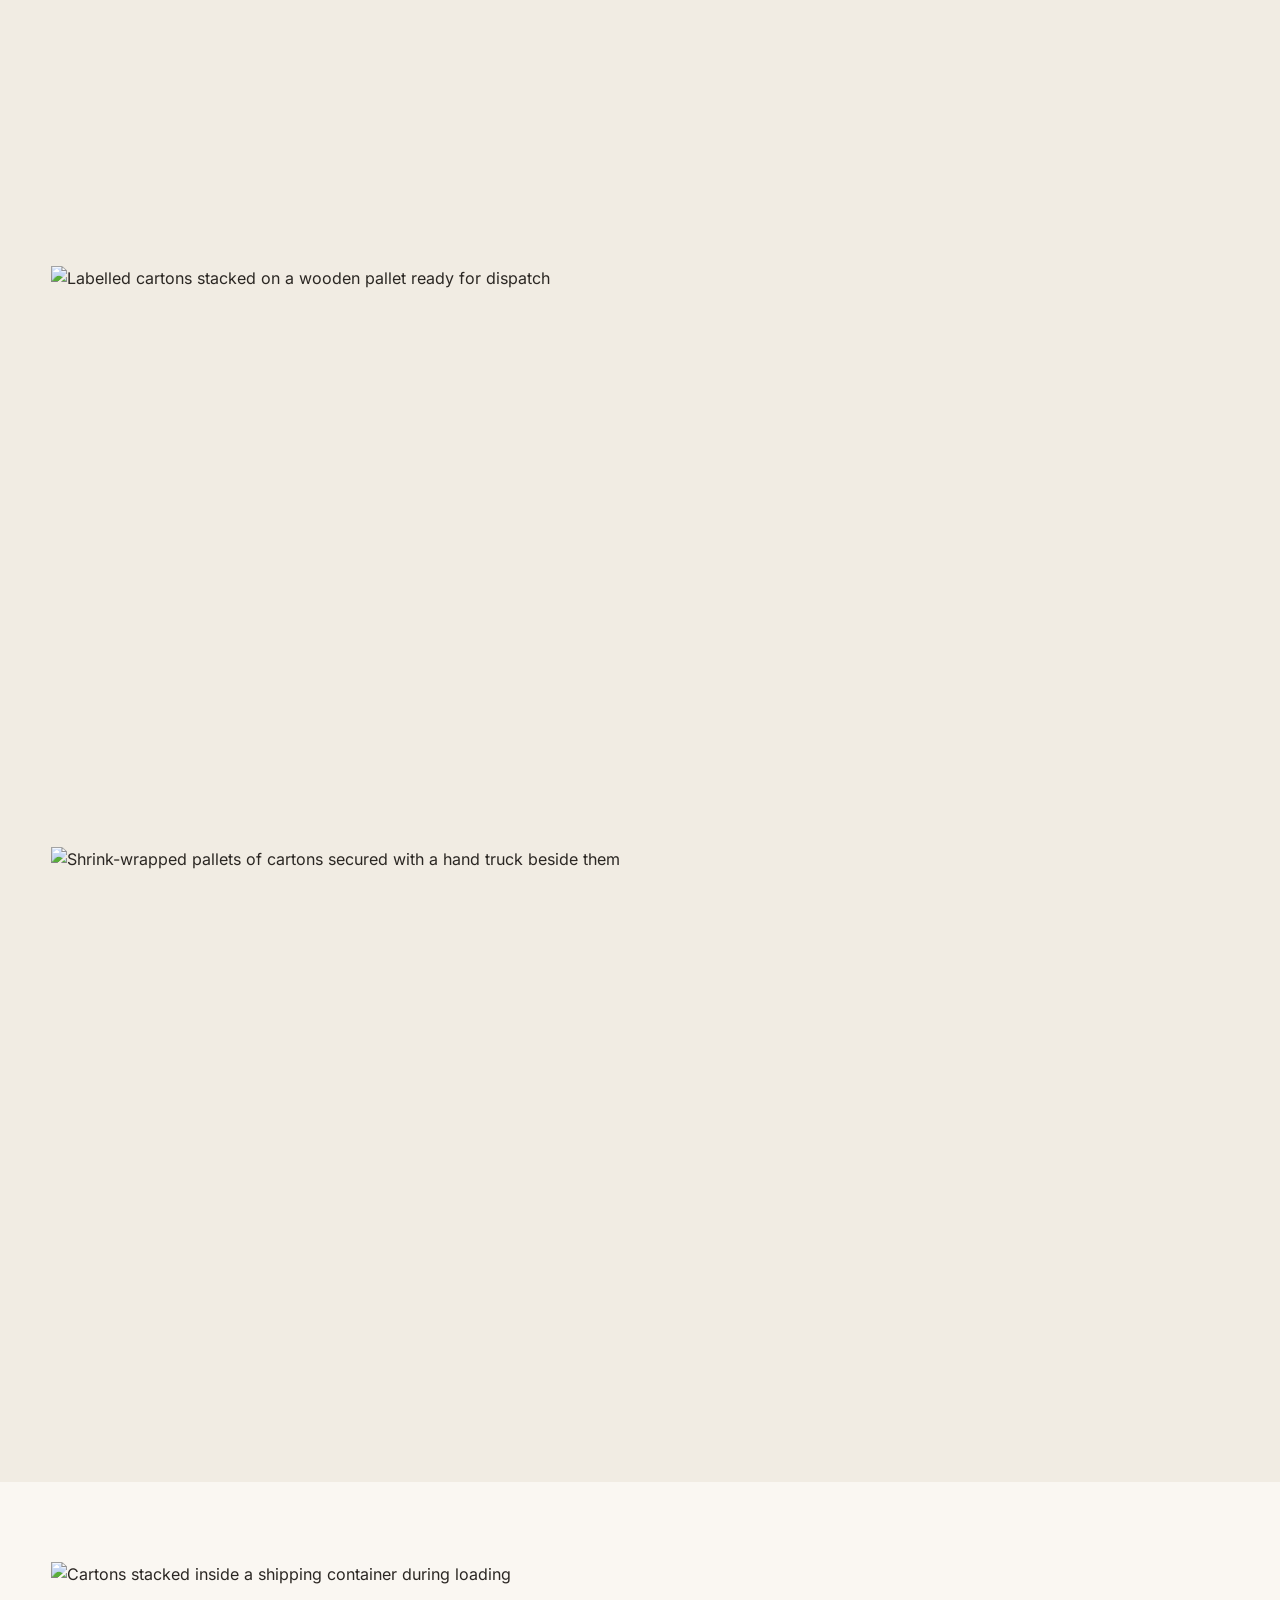
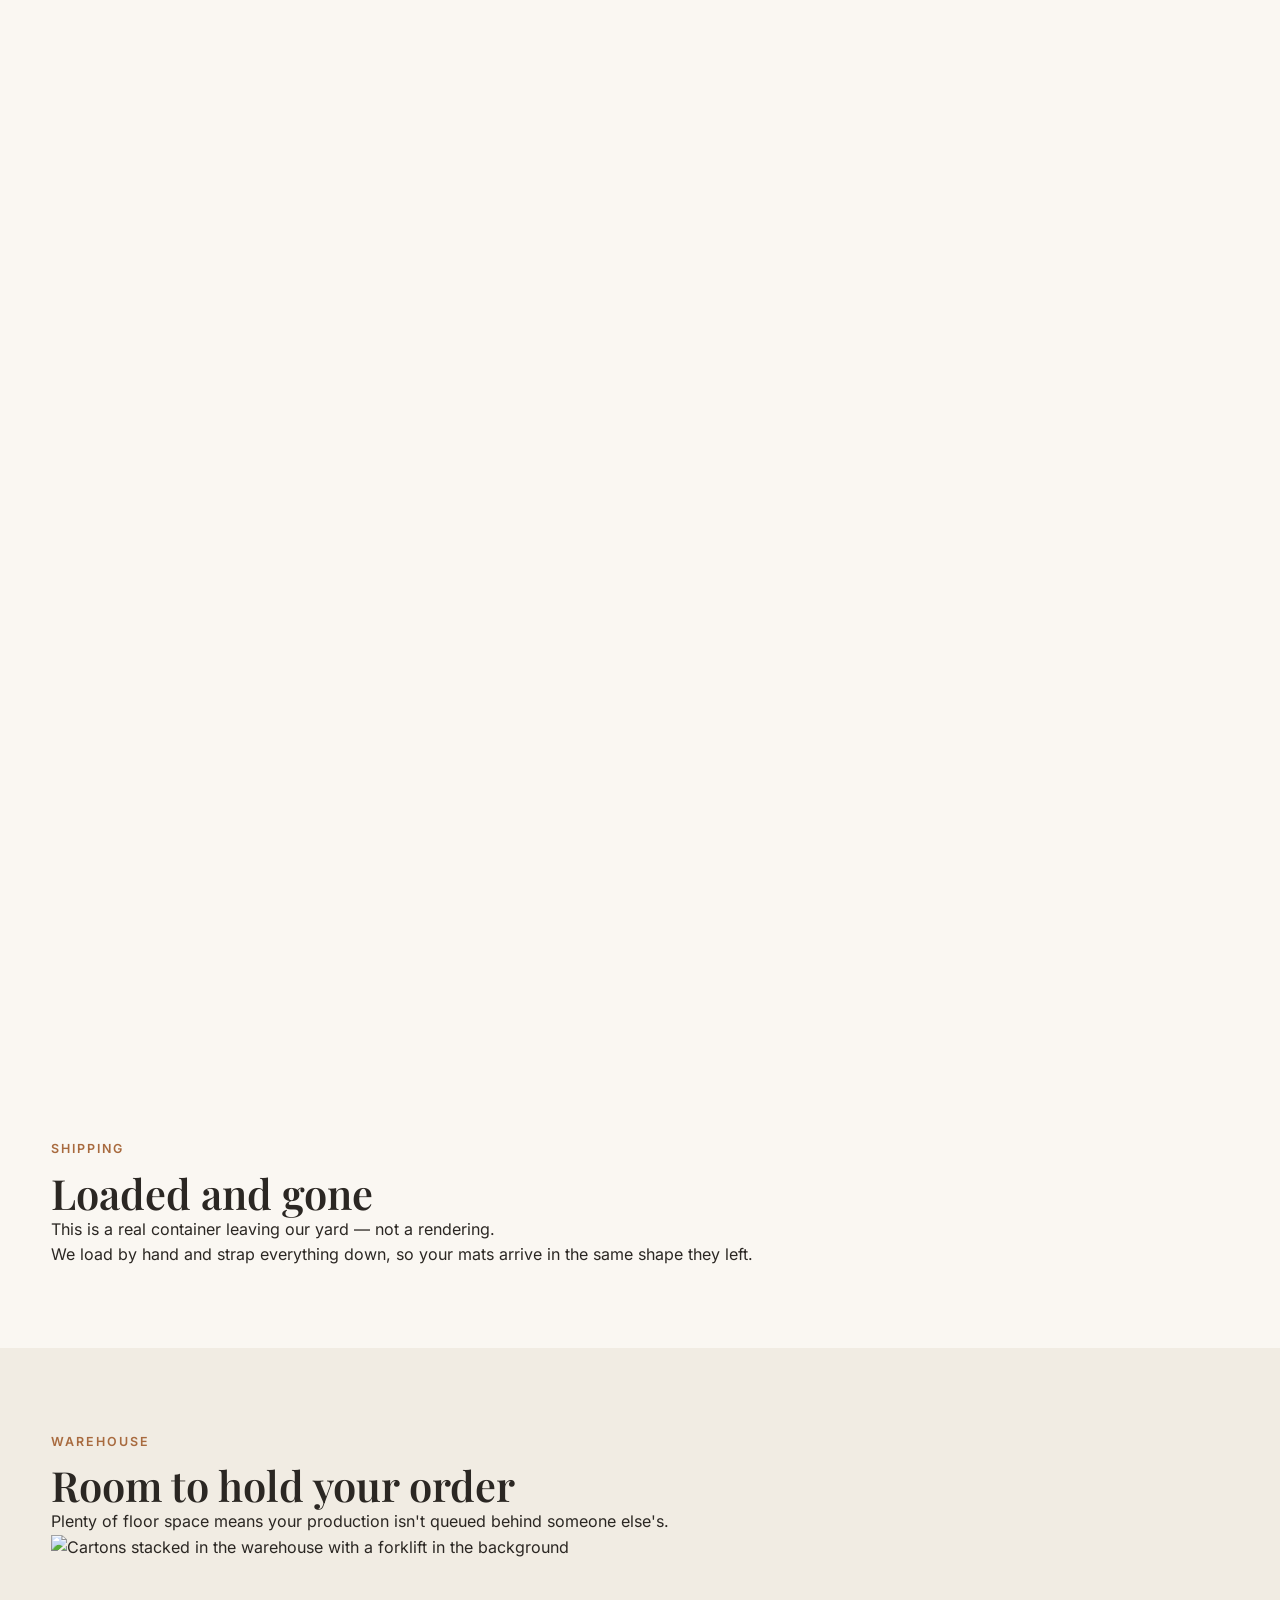
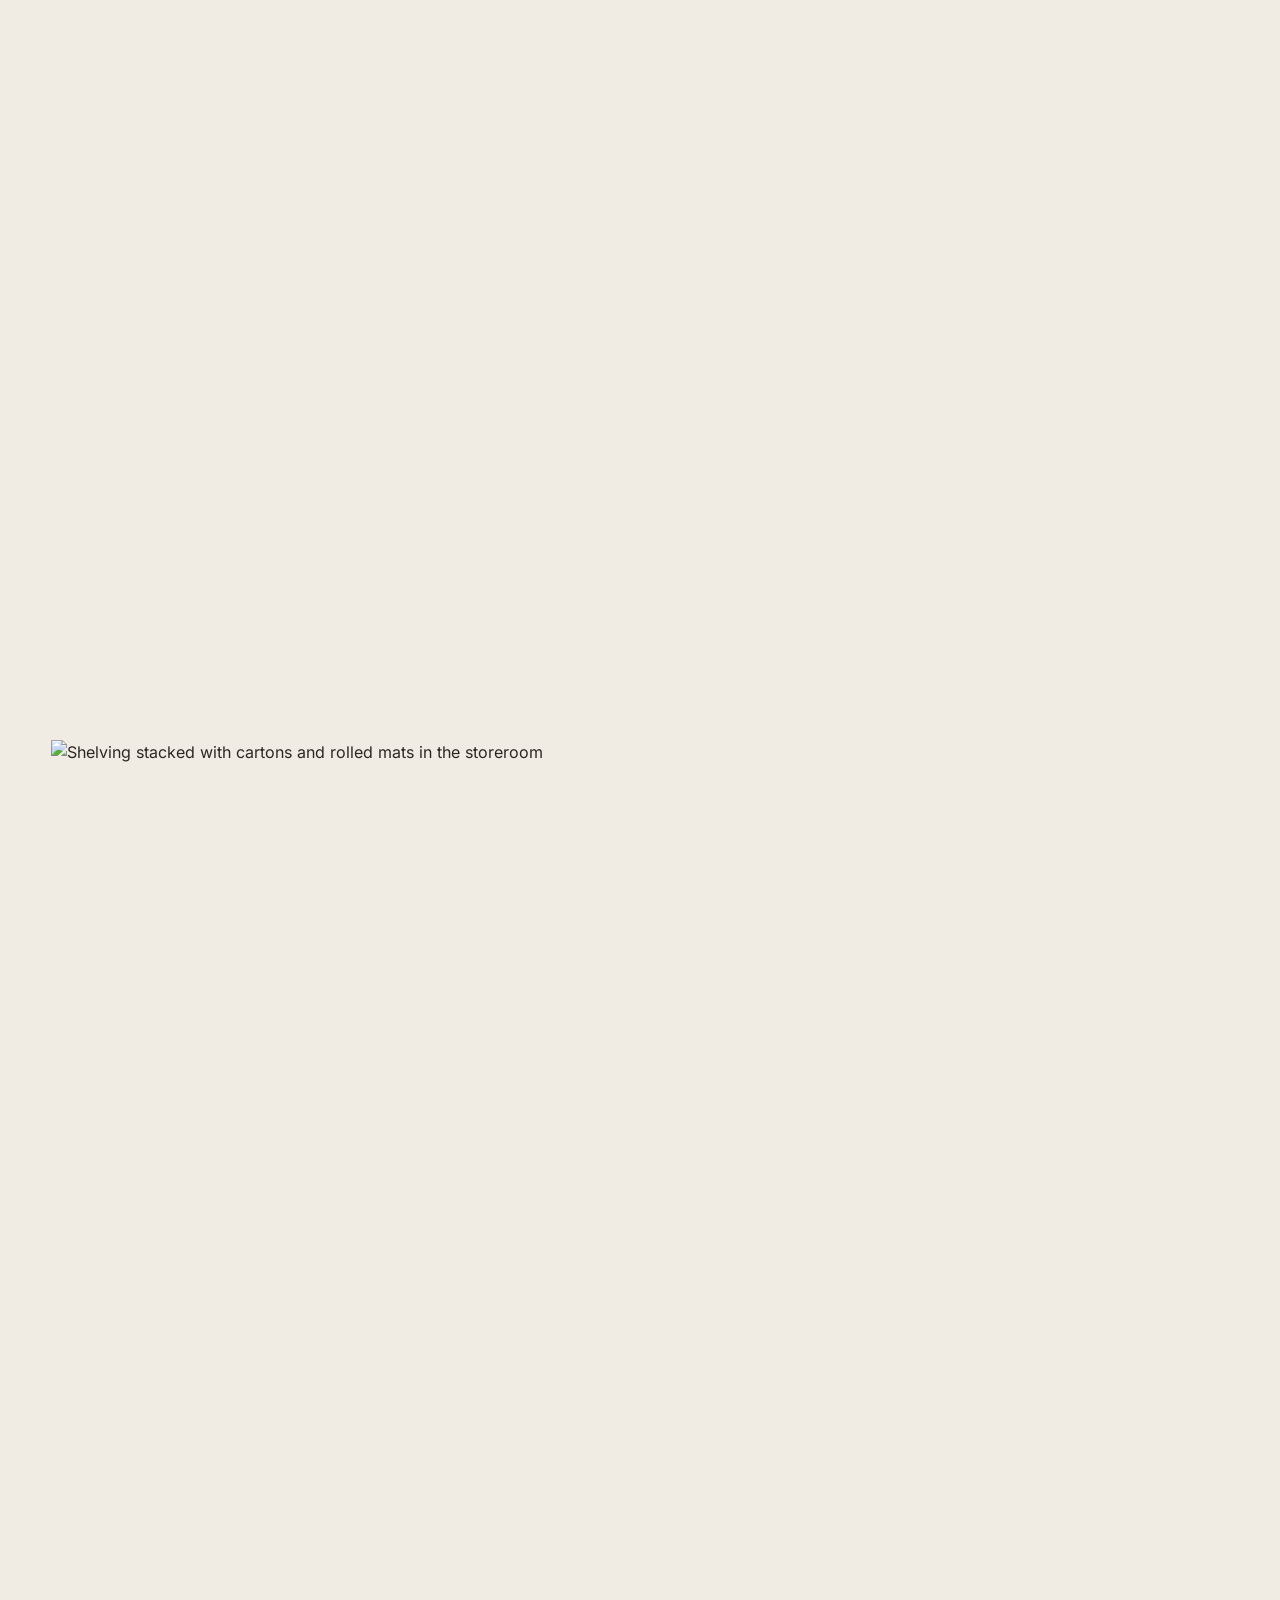
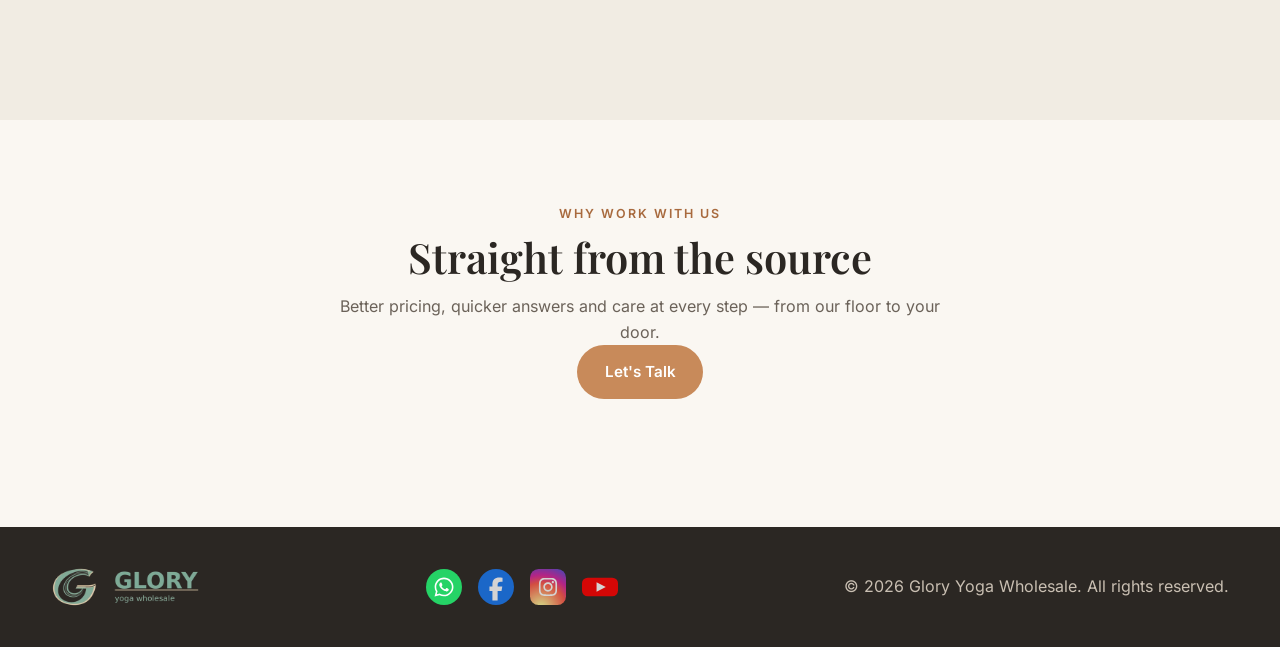
==== commit aed51b57: "Factory page: rebuild with real workshop photos" ====
--- a/factory.html
+++ b/factory.html
@@ -39,26 +39,113 @@
     </div>
   </section>
 
+  <section class="ws-hero">
+    <div class="container">
+      <figure>
+        <img src="images/workshop/hero-colors.jpg" alt="Stacks of finished PU yoga mats in yellow, pink, grey and green on the factory floor" width="1200" height="889" fetchpriority="high" />
+      </figure>
+      <p class="ws-note">No stock photos — every frame on this page was taken on our own floor.</p>
+    </div>
+  </section>
+
   <section class="section">
     <div class="container">
-      <div class="gallery">
-        <div class="gallery-item"><img src="images/products/factory/factory-01.jpg" alt="Yoga mat factory production" loading="lazy" /></div>
-        <div class="gallery-item"><img src="images/products/factory/factory-02.jpg" alt="Yoga mat factory production" loading="lazy" /></div>
-        <div class="gallery-item"><img src="images/products/factory/factory-03.jpg" alt="Yoga mat factory production" loading="lazy" /></div>
-        <div class="gallery-item"><img src="images/products/factory/factory-04.jpg" alt="Yoga mat factory production" loading="lazy" /></div>
-        <div class="gallery-item"><img src="images/products/factory/factory-05.jpg" alt="Yoga mat factory production" loading="lazy" /></div>
-        <div class="gallery-item"><img src="images/products/factory/factory-06.jpg" alt="Yoga mat factory production" loading="lazy" /></div>
-        <div class="gallery-item"><img src="images/products/factory/factory-07.jpg" alt="Yoga mat factory production" loading="lazy" /></div>
-        <div class="gallery-item"><img src="images/products/factory/factory-08.jpg" alt="Yoga mat factory production" loading="lazy" /></div>
-        <div class="gallery-item"><img src="images/products/factory/factory-09.jpg" alt="Yoga mat factory production" loading="lazy" /></div>
-        <div class="gallery-item"><img src="images/products/factory/factory-10.jpg" alt="Yoga mat factory production" loading="lazy" /></div>
-        <div class="gallery-item"><img src="images/products/factory/factory-11.jpg" alt="Yoga mat factory production" loading="lazy" /></div>
-        <div class="gallery-item"><img src="images/products/factory/factory-12.jpg" alt="Yoga mat factory production" loading="lazy" /></div>
+      <div class="ws-head">
+        <span class="eyebrow">On the line</span>
+        <h2>Fresh off the line</h2>
+        <p>Colors and patterns you picked, cut and rolled the same week.</p>
+      </div>
+      <div class="ws-bento">
+        <figure class="ws-shot">
+          <img src="images/workshop/line-light.jpg" alt="Pale grey and cream yoga mats stacked in production order" width="900" height="671" loading="lazy" />
+        </figure>
+        <figure class="ws-shot">
+          <img src="images/workshop/line-marble.jpg" alt="Pink and navy marbled yoga mats stacked side by side" width="900" height="669" loading="lazy" />
+        </figure>
+        <figure class="ws-shot ws-wide">
+          <img src="images/workshop/line-rows.jpg" alt="Rows of yoga mats in orange, pink, green and grey laid out across the factory floor" width="1200" height="680" loading="lazy" />
+        </figure>
       </div>
     </div>
   </section>
 
   <section class="section section-alt">
+    <div class="container ws-split">
+      <figure class="ws-shot">
+        <img src="images/workshop/rolls-foam.jpg" alt="Tall rolls of black PU foam standing upright in the workshop" width="900" height="885" loading="lazy" />
+      </figure>
+      <div>
+        <span class="eyebrow">Raw material</span>
+        <h2>It starts as a roll</h2>
+        <p>Every mat starts as a sheet of PU. We cut it to the thickness you need, then your logo goes on top.</p>
+        <p>Nothing gets shipped to another workshop in between.</p>
+      </div>
+    </div>
+  </section>
+
+  <section class="section">
+    <div class="container ws-split">
+      <div>
+        <span class="eyebrow">Packing</span>
+        <h2>One carton, a full set</h2>
+        <p>Mats are rolled, boxed and stacked by hand. Cartons are labelled, so your stockroom knows what's inside before anyone opens them.</p>
+        <p>Send us the mix you sell — we'll pack it the way your shelves need it.</p>
+      </div>
+      <figure class="ws-shot ws-tall">
+        <img src="images/workshop/packed-open.jpg" alt="Open cartons showing blue yoga mats rolled and packed in rows" width="632" height="900" loading="lazy" />
+      </figure>
+    </div>
+  </section>
+
+  <section class="section section-alt">
+    <div class="container">
+      <div class="ws-trio">
+        <figure class="ws-shot">
+          <img src="images/workshop/packed-mats.jpg" alt="Pink yoga mats stacked in front of packed cartons ready for shipping" width="900" height="654" loading="lazy" />
+        </figure>
+        <figure class="ws-shot">
+          <img src="images/workshop/pallet-stacked.jpg" alt="Labelled cartons stacked on a wooden pallet ready for dispatch" width="900" height="581" loading="lazy" />
+        </figure>
+        <figure class="ws-shot">
+          <img src="images/workshop/pallet-wrap.jpg" alt="Shrink-wrapped pallets of cartons secured with a hand truck beside them" width="900" height="555" loading="lazy" />
+        </figure>
+      </div>
+    </div>
+  </section>
+
+  <section class="section">
+    <div class="container ws-split">
+      <figure class="ws-shot">
+        <img src="images/workshop/loading-container.jpg" alt="Cartons stacked inside a shipping container during loading" width="1200" height="1173" loading="lazy" />
+      </figure>
+      <div>
+        <span class="eyebrow">Shipping</span>
+        <h2>Loaded and gone</h2>
+        <p>This is a real container leaving our yard — not a rendering.</p>
+        <p>We load by hand and strap everything down, so your mats arrive in the same shape they left.</p>
+      </div>
+    </div>
+  </section>
+
+  <section class="section section-alt">
+    <div class="container">
+      <div class="ws-head">
+        <span class="eyebrow">Warehouse</span>
+        <h2>Room to hold your order</h2>
+        <p>Plenty of floor space means your production isn't queued behind someone else's.</p>
+      </div>
+      <div class="ws-duo">
+        <figure class="ws-shot">
+          <img src="images/workshop/warehouse-forklift.jpg" alt="Cartons stacked in the warehouse with a forklift in the background" width="1200" height="805" loading="lazy" />
+        </figure>
+        <figure class="ws-shot ws-portrait">
+          <img src="images/workshop/shelf-boxes.jpg" alt="Shelving stacked with cartons and rolled mats in the storeroom" width="714" height="900" loading="lazy" />
+        </figure>
+      </div>
+    </div>
+  </section>
+
+  <section class="section">
     <div class="container section-head">
       <span class="eyebrow">Why Work With Us</span>
       <h2>Straight from the source</h2>
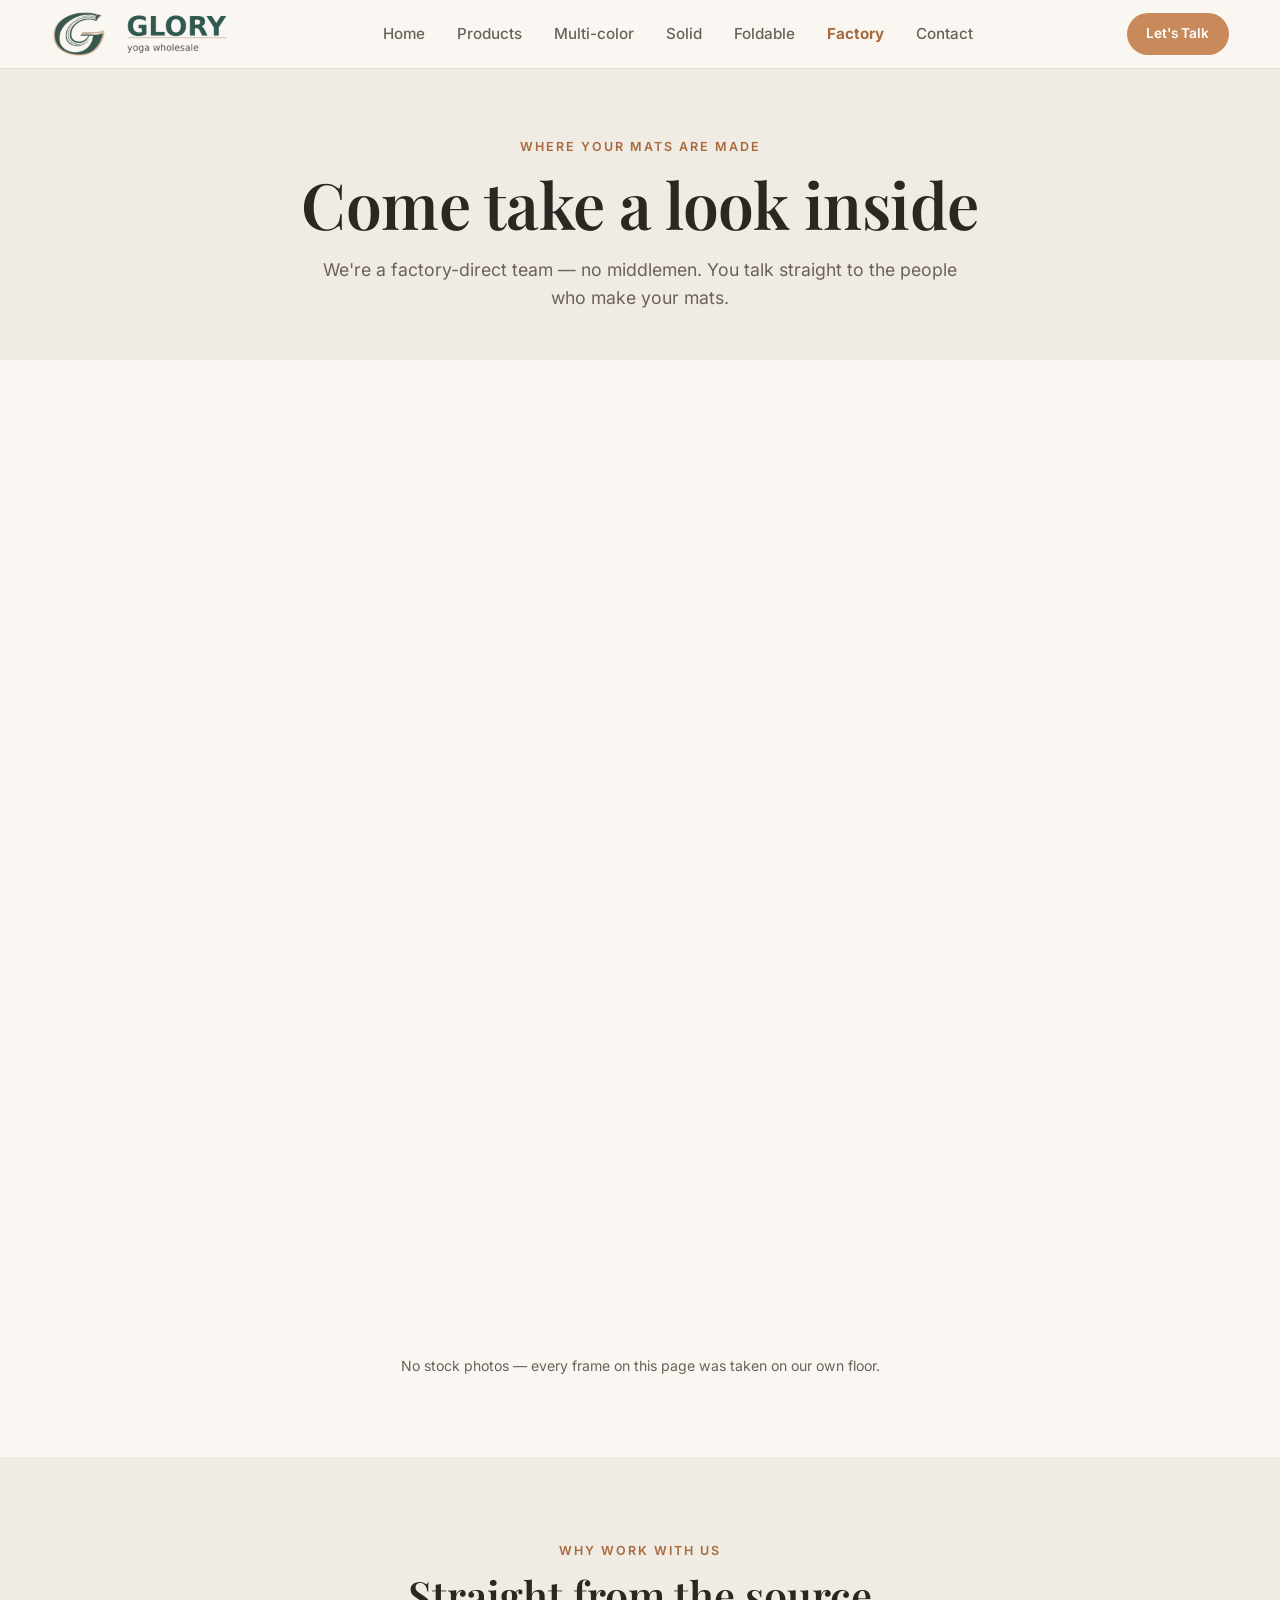
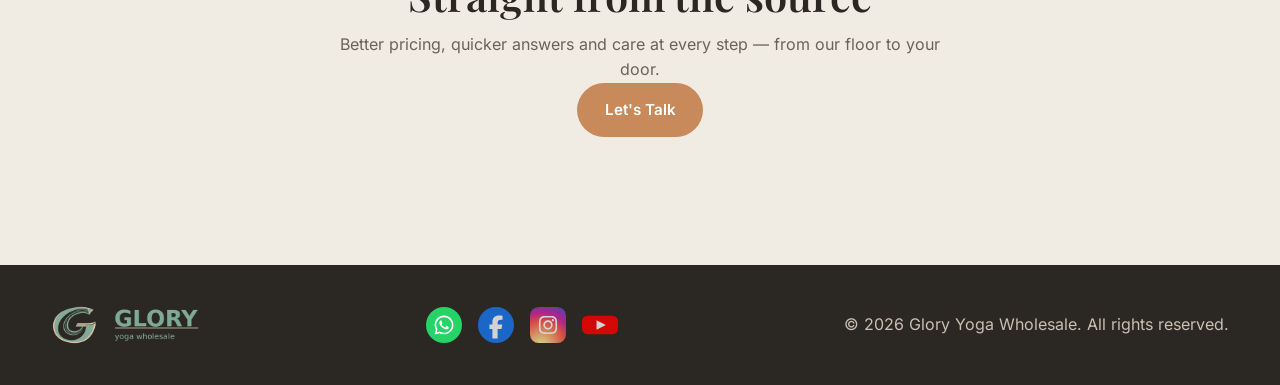
==== commit b7b03bc6: "Factory page: one-piece workshop collage" ====
--- a/factory.html
+++ b/factory.html
@@ -39,113 +39,17 @@
     </div>
   </section>
 
-  <section class="ws-hero">
+  <section class="section ws-wall">
     <div class="container">
-      <figure>
-        <img src="images/workshop/hero-colors.jpg" alt="Stacks of finished PU yoga mats in yellow, pink, grey and green on the factory floor" width="1200" height="889" fetchpriority="high" />
-      </figure>
+      <picture>
+        <source media="(max-width: 760px)" srcset="images/workshop/wall-mobile.jpg" />
+        <img src="images/workshop/wall-desktop.jpg" alt="Inside our workshop: stacks of finished yoga mats in every colour, rolls of PU foam, cartons packed with rolled mats, and a shipping container being loaded" width="1500" height="900" />
+      </picture>
       <p class="ws-note">No stock photos — every frame on this page was taken on our own floor.</p>
     </div>
   </section>
 
-  <section class="section">
-    <div class="container">
-      <div class="ws-head">
-        <span class="eyebrow">On the line</span>
-        <h2>Fresh off the line</h2>
-        <p>Colors and patterns you picked, cut and rolled the same week.</p>
-      </div>
-      <div class="ws-bento">
-        <figure class="ws-shot">
-          <img src="images/workshop/line-light.jpg" alt="Pale grey and cream yoga mats stacked in production order" width="900" height="671" loading="lazy" />
-        </figure>
-        <figure class="ws-shot">
-          <img src="images/workshop/line-marble.jpg" alt="Pink and navy marbled yoga mats stacked side by side" width="900" height="669" loading="lazy" />
-        </figure>
-        <figure class="ws-shot ws-wide">
-          <img src="images/workshop/line-rows.jpg" alt="Rows of yoga mats in orange, pink, green and grey laid out across the factory floor" width="1200" height="680" loading="lazy" />
-        </figure>
-      </div>
-    </div>
-  </section>
-
   <section class="section section-alt">
-    <div class="container ws-split">
-      <figure class="ws-shot">
-        <img src="images/workshop/rolls-foam.jpg" alt="Tall rolls of black PU foam standing upright in the workshop" width="900" height="885" loading="lazy" />
-      </figure>
-      <div>
-        <span class="eyebrow">Raw material</span>
-        <h2>It starts as a roll</h2>
-        <p>Every mat starts as a sheet of PU. We cut it to the thickness you need, then your logo goes on top.</p>
-        <p>Nothing gets shipped to another workshop in between.</p>
-      </div>
-    </div>
-  </section>
-
-  <section class="section">
-    <div class="container ws-split">
-      <div>
-        <span class="eyebrow">Packing</span>
-        <h2>One carton, a full set</h2>
-        <p>Mats are rolled, boxed and stacked by hand. Cartons are labelled, so your stockroom knows what's inside before anyone opens them.</p>
-        <p>Send us the mix you sell — we'll pack it the way your shelves need it.</p>
-      </div>
-      <figure class="ws-shot ws-tall">
-        <img src="images/workshop/packed-open.jpg" alt="Open cartons showing blue yoga mats rolled and packed in rows" width="632" height="900" loading="lazy" />
-      </figure>
-    </div>
-  </section>
-
-  <section class="section section-alt">
-    <div class="container">
-      <div class="ws-trio">
-        <figure class="ws-shot">
-          <img src="images/workshop/packed-mats.jpg" alt="Pink yoga mats stacked in front of packed cartons ready for shipping" width="900" height="654" loading="lazy" />
-        </figure>
-        <figure class="ws-shot">
-          <img src="images/workshop/pallet-stacked.jpg" alt="Labelled cartons stacked on a wooden pallet ready for dispatch" width="900" height="581" loading="lazy" />
-        </figure>
-        <figure class="ws-shot">
-          <img src="images/workshop/pallet-wrap.jpg" alt="Shrink-wrapped pallets of cartons secured with a hand truck beside them" width="900" height="555" loading="lazy" />
-        </figure>
-      </div>
-    </div>
-  </section>
-
-  <section class="section">
-    <div class="container ws-split">
-      <figure class="ws-shot">
-        <img src="images/workshop/loading-container.jpg" alt="Cartons stacked inside a shipping container during loading" width="1200" height="1173" loading="lazy" />
-      </figure>
-      <div>
-        <span class="eyebrow">Shipping</span>
-        <h2>Loaded and gone</h2>
-        <p>This is a real container leaving our yard — not a rendering.</p>
-        <p>We load by hand and strap everything down, so your mats arrive in the same shape they left.</p>
-      </div>
-    </div>
-  </section>
-
-  <section class="section section-alt">
-    <div class="container">
-      <div class="ws-head">
-        <span class="eyebrow">Warehouse</span>
-        <h2>Room to hold your order</h2>
-        <p>Plenty of floor space means your production isn't queued behind someone else's.</p>
-      </div>
-      <div class="ws-duo">
-        <figure class="ws-shot">
-          <img src="images/workshop/warehouse-forklift.jpg" alt="Cartons stacked in the warehouse with a forklift in the background" width="1200" height="805" loading="lazy" />
-        </figure>
-        <figure class="ws-shot ws-portrait">
-          <img src="images/workshop/shelf-boxes.jpg" alt="Shelving stacked with cartons and rolled mats in the storeroom" width="714" height="900" loading="lazy" />
-        </figure>
-      </div>
-    </div>
-  </section>
-
-  <section class="section">
     <div class="container section-head">
       <span class="eyebrow">Why Work With Us</span>
       <h2>Straight from the source</h2>
--- a/css/style.css
+++ b/css/style.css
@@ -367,3 +367,52 @@
   .hero-stats { gap: 1.5rem; }
   .direct-links { flex-direction: column; }
 }
+
+/* ===== Workshop page (factory.html) ===== */
+/* 注意：img 带 width/height 属性时 aspect-ratio 会被压过，统一用固定高度 + object-fit 裁切 */
+.ws-hero { padding: 2.5rem 0 0; }
+.ws-hero figure { margin: 0; border-radius: var(--radius); overflow: hidden; box-shadow: var(--shadow); background: var(--bg-alt); }
+.ws-hero img { width: 100%; height: clamp(240px, 34vw, 430px); object-fit: cover; display: block; }
+.ws-note { margin-top: .9rem; font-size: .88rem; color: var(--ink-soft); text-align: center; }
+
+.ws-shot { margin: 0; overflow: hidden; border-radius: var(--radius); border: 1px solid var(--line); box-shadow: var(--shadow); background: var(--bg-alt); }
+.ws-shot img { display: block; width: 100%; object-fit: cover; transition: transform .6s ease; }
+.ws-shot:hover img { transform: scale(1.03); }
+
+.ws-bento { display: grid; grid-template-columns: 1fr 1fr; gap: 1.5rem; }
+.ws-bento .ws-shot img { height: clamp(240px, 30vw, 400px); }
+.ws-bento .ws-wide { grid-column: 1 / -1; }
+.ws-bento .ws-wide img { height: clamp(240px, 42vw, 560px); }
+
+.ws-split { display: grid; grid-template-columns: 1fr 1fr; gap: 3.2rem; align-items: center; }
+.ws-split .ws-shot img { height: clamp(300px, 37vw, 460px); }
+.ws-split .ws-tall img { height: clamp(360px, 45vw, 540px); }
+.ws-split p { color: var(--ink-soft); font-size: 1.05rem; }
+.ws-split p + p { margin-top: .85rem; }
+.ws-split h2 { margin-bottom: .9rem; }
+
+.ws-trio { display: grid; grid-template-columns: repeat(3, 1fr); gap: 1.5rem; }
+.ws-trio .ws-shot img { height: clamp(220px, 24vw, 340px); }
+
+.ws-duo { display: grid; grid-template-columns: 1.45fr 1fr; gap: 1.5rem; align-items: start; }
+.ws-duo .ws-shot img { height: clamp(260px, 30vw, 420px); }
+
+.ws-head { max-width: 44rem; margin-bottom: 2.2rem; }
+.ws-head h2 { margin-bottom: .7rem; }
+.ws-head p { color: var(--ink-soft); font-size: 1.05rem; }
+
+@media (max-width: 900px) {
+  .ws-split { grid-template-columns: 1fr; gap: 1.6rem; }
+  .ws-split .ws-shot img { height: 340px; }
+  .ws-split .ws-tall img { height: 420px; }
+  .ws-duo { grid-template-columns: 1fr; }
+}
+@media (max-width: 620px) {
+  .ws-bento, .ws-trio { grid-template-columns: 1fr; gap: 1.1rem; }
+  .ws-bento .ws-shot img, .ws-bento .ws-wide img { height: 240px; }
+  .ws-trio .ws-shot img { height: 260px; }
+  .ws-split .ws-shot img { height: 260px; }
+  .ws-split .ws-tall img { height: 320px; }
+  .ws-duo .ws-shot img { height: 240px; }
+  .ws-hero img { height: 220px; }
+}
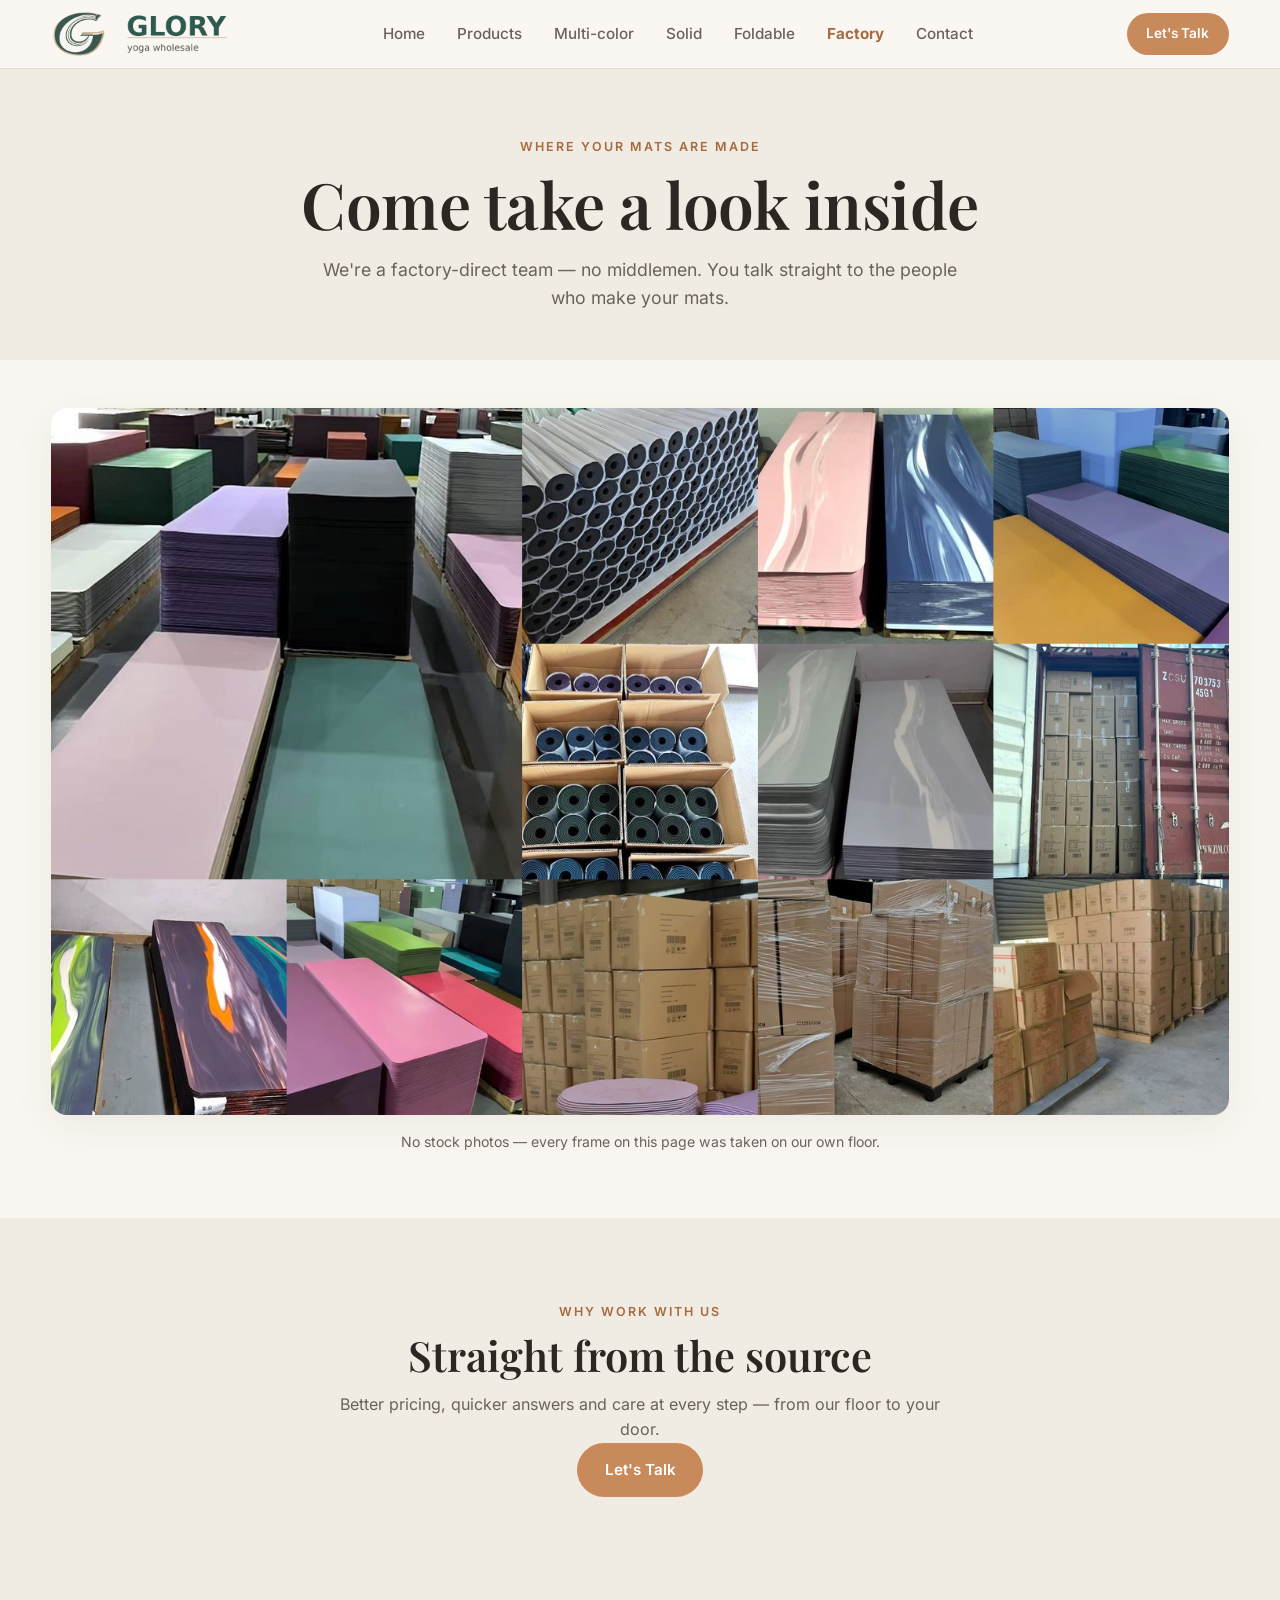
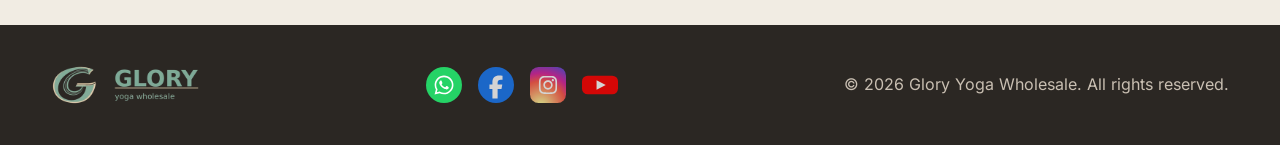
==== commit 3879f84e: "Factory page: one-piece workshop collage" ====
--- a/factory.html
+++ b/factory.html
@@ -43,7 +43,7 @@
     <div class="container">
       <picture>
         <source media="(max-width: 760px)" srcset="images/workshop/wall-mobile.jpg" />
-        <img src="images/workshop/wall-desktop.jpg" alt="Inside our workshop: stacks of finished yoga mats in every colour, rolls of PU foam, cartons packed with rolled mats, and a shipping container being loaded" width="1500" height="900" />
+        <img src="images/workshop/wall-desktop.jpg" alt="Inside our workshop: stacks of finished yoga mats in every colour, rolls of PU foam, cartons packed with rolled mats, and a shipping container being loaded" width="1500" height="1168" />
       </picture>
       <p class="ws-note">No stock photos — every frame on this page was taken on our own floor.</p>
     </div>
--- a/css/style.css
+++ b/css/style.css
@@ -368,51 +368,16 @@
   .direct-links { flex-direction: column; }
 }
 
-/* ===== Workshop page (factory.html) ===== */
-/* 注意：img 带 width/height 属性时 aspect-ratio 会被压过，统一用固定高度 + object-fit 裁切 */
-.ws-hero { padding: 2.5rem 0 0; }
-.ws-hero figure { margin: 0; border-radius: var(--radius); overflow: hidden; box-shadow: var(--shadow); background: var(--bg-alt); }
-.ws-hero img { width: 100%; height: clamp(240px, 34vw, 430px); object-fit: cover; display: block; }
-.ws-note { margin-top: .9rem; font-size: .88rem; color: var(--ink-soft); text-align: center; }
-
-.ws-shot { margin: 0; overflow: hidden; border-radius: var(--radius); border: 1px solid var(--line); box-shadow: var(--shadow); background: var(--bg-alt); }
-.ws-shot img { display: block; width: 100%; object-fit: cover; transition: transform .6s ease; }
-.ws-shot:hover img { transform: scale(1.03); }
-
-.ws-bento { display: grid; grid-template-columns: 1fr 1fr; gap: 1.5rem; }
-.ws-bento .ws-shot img { height: clamp(240px, 30vw, 400px); }
-.ws-bento .ws-wide { grid-column: 1 / -1; }
-.ws-bento .ws-wide img { height: clamp(240px, 42vw, 560px); }
-
-.ws-split { display: grid; grid-template-columns: 1fr 1fr; gap: 3.2rem; align-items: center; }
-.ws-split .ws-shot img { height: clamp(300px, 37vw, 460px); }
-.ws-split .ws-tall img { height: clamp(360px, 45vw, 540px); }
-.ws-split p { color: var(--ink-soft); font-size: 1.05rem; }
-.ws-split p + p { margin-top: .85rem; }
-.ws-split h2 { margin-bottom: .9rem; }
-
-.ws-trio { display: grid; grid-template-columns: repeat(3, 1fr); gap: 1.5rem; }
-.ws-trio .ws-shot img { height: clamp(220px, 24vw, 340px); }
-
-.ws-duo { display: grid; grid-template-columns: 1.45fr 1fr; gap: 1.5rem; align-items: start; }
-.ws-duo .ws-shot img { height: clamp(260px, 30vw, 420px); }
-
-.ws-head { max-width: 44rem; margin-bottom: 2.2rem; }
-.ws-head h2 { margin-bottom: .7rem; }
-.ws-head p { color: var(--ink-soft); font-size: 1.05rem; }
-
-@media (max-width: 900px) {
-  .ws-split { grid-template-columns: 1fr; gap: 1.6rem; }
-  .ws-split .ws-shot img { height: 340px; }
-  .ws-split .ws-tall img { height: 420px; }
-  .ws-duo { grid-template-columns: 1fr; }
-}
-@media (max-width: 620px) {
-  .ws-bento, .ws-trio { grid-template-columns: 1fr; gap: 1.1rem; }
-  .ws-bento .ws-shot img, .ws-bento .ws-wide img { height: 240px; }
-  .ws-trio .ws-shot img { height: 260px; }
-  .ws-split .ws-shot img { height: 260px; }
-  .ws-split .ws-tall img { height: 320px; }
-  .ws-duo .ws-shot img { height: 240px; }
-  .ws-hero img { height: 220px; }
-}
+/* ===== Factory page: one-piece collage ===== */
+.ws-wall { padding: 3rem 0 4rem; }
+.ws-wall picture { display: block; }
+.ws-wall img {
+  display: block; width: 100%; height: auto;
+  border-radius: var(--radius); box-shadow: var(--shadow);
+  background: var(--bg-alt);
+}
+.ws-note { margin-top: 1rem; font-size: .88rem; color: var(--ink-soft); text-align: center; }
+@media (max-width: 760px) {
+  .ws-wall { padding: 2rem 0 3rem; }
+  .ws-wall img { border-radius: 12px; }
+}
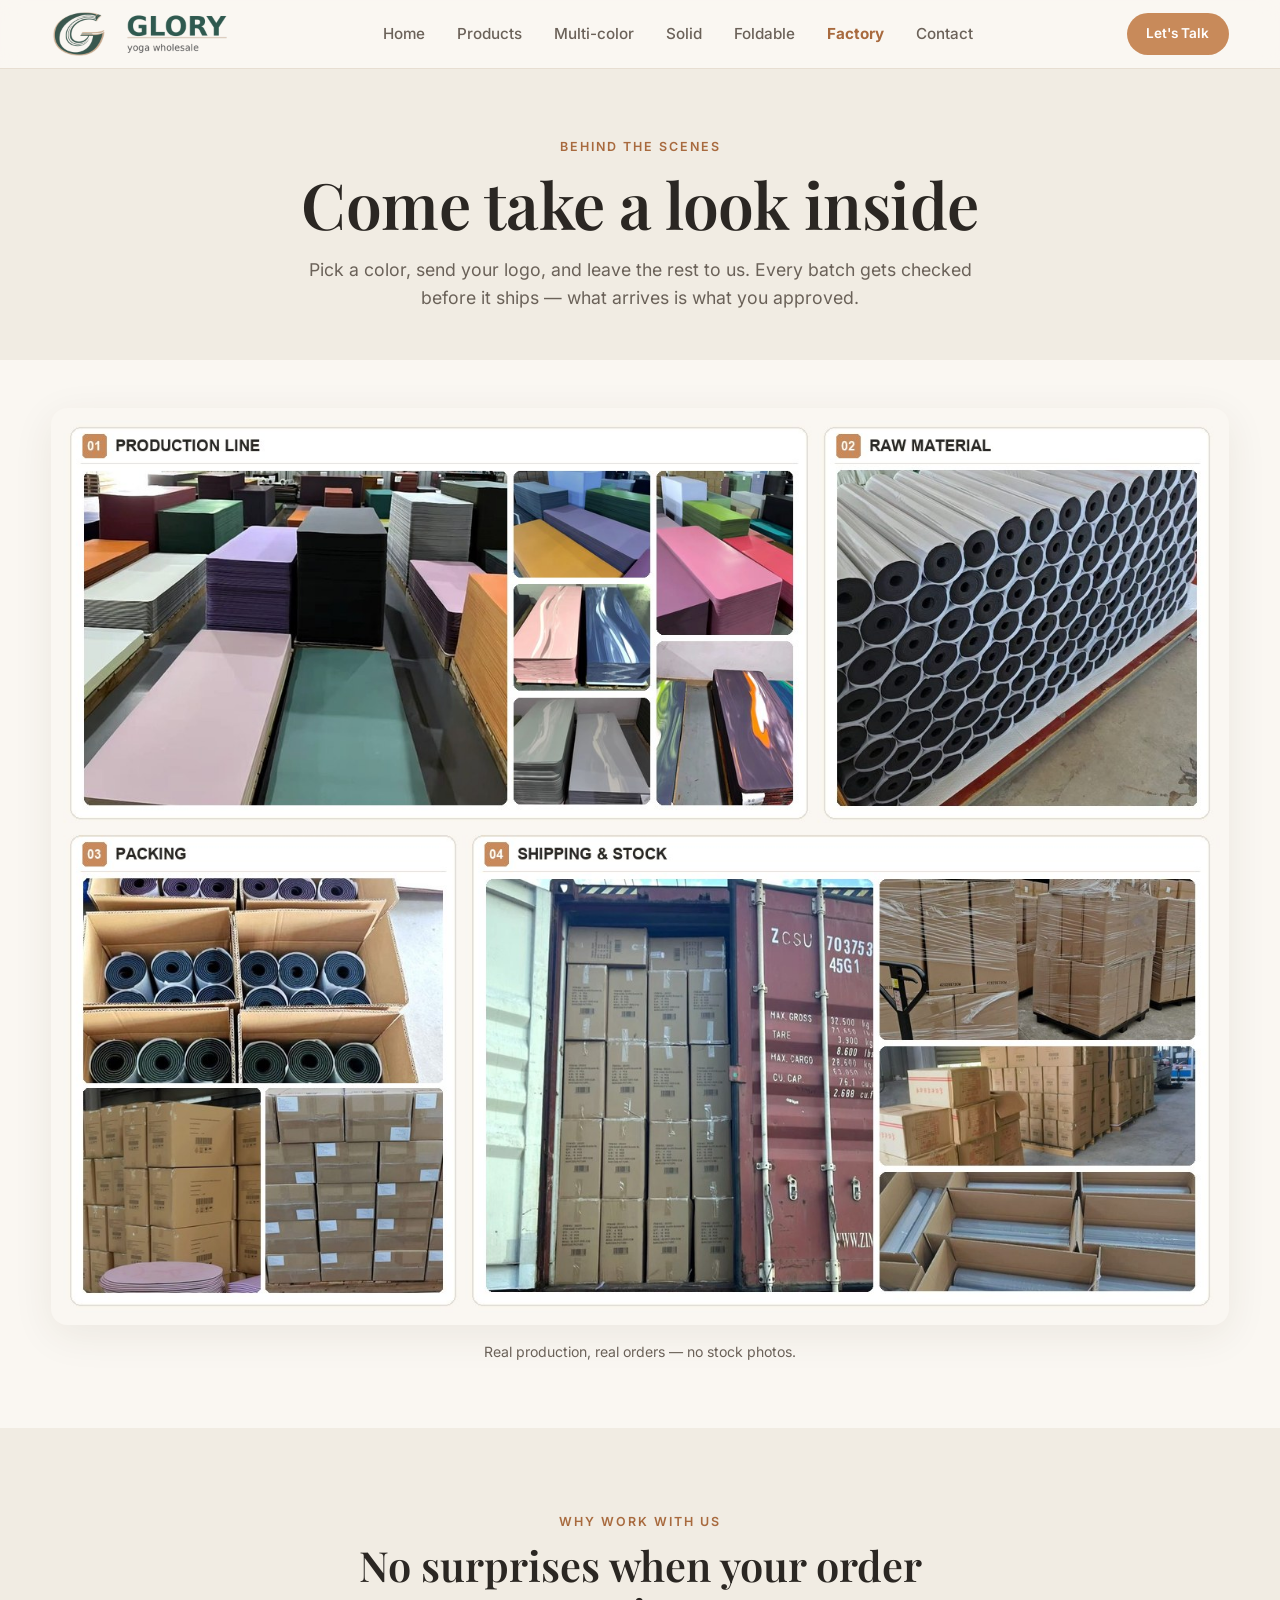
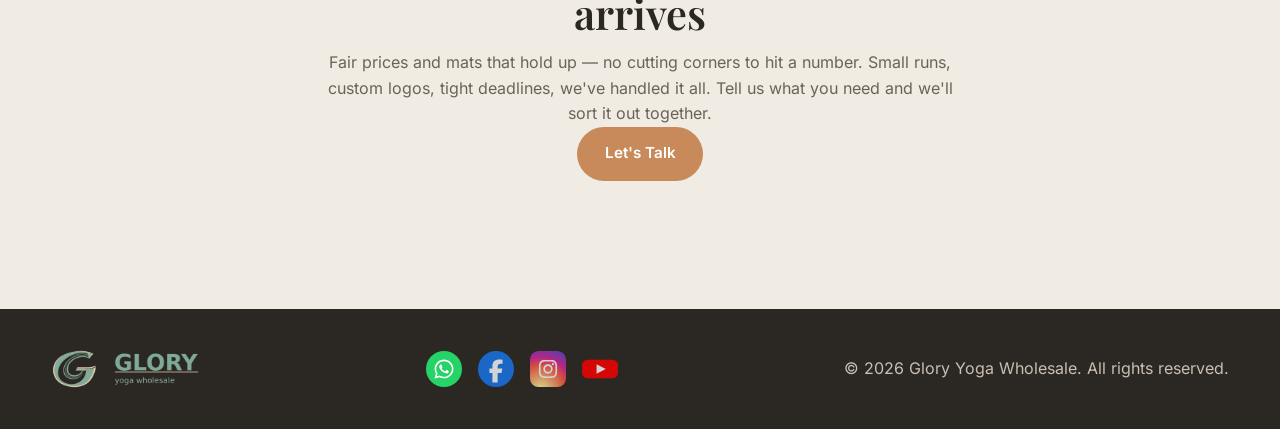
==== commit 98d7aa64: "Factory page: natural copy, no repeated claims" ====
--- a/factory.html
+++ b/factory.html
@@ -33,9 +33,9 @@
 
   <section class="page-hero">
     <div class="container">
-      <span class="eyebrow">Where Your Mats Are Made</span>
+      <span class="eyebrow">Behind The Scenes</span>
       <h1>Come take a look inside</h1>
-      <p>We're a factory-direct team — no middlemen. You talk straight to the people who make your mats.</p>
+      <p>Pick a color, send your logo, and leave the rest to us. Every batch gets checked before it ships — what arrives is what you approved.</p>
     </div>
   </section>
 
@@ -43,17 +43,17 @@
     <div class="container">
       <picture>
         <source media="(max-width: 760px)" srcset="images/workshop/wall-mobile.jpg" />
-        <img src="images/workshop/wall-desktop.jpg" alt="Inside our workshop: stacks of finished yoga mats in every colour, rolls of PU foam, cartons packed with rolled mats, and a shipping container being loaded" width="1500" height="1168" />
+        <img src="images/workshop/wall-desktop.jpg" alt="Stacks of finished PU yoga mats in every colour, rolls of PU foam, cartons packed with rolled mats, and a shipping container being loaded" width="1500" height="1168" />
       </picture>
-      <p class="ws-note">No stock photos — every frame on this page was taken on our own floor.</p>
+      <p class="ws-note">Real production, real orders — no stock photos.</p>
     </div>
   </section>
 
   <section class="section section-alt">
     <div class="container section-head">
       <span class="eyebrow">Why Work With Us</span>
-      <h2>Straight from the source</h2>
-      <p>Better pricing, quicker answers and care at every step — from our floor to your door.</p>
+      <h2>No surprises when your order arrives</h2>
+      <p>Fair prices and mats that hold up — no cutting corners to hit a number. Small runs, custom logos, tight deadlines, we've handled it all. Tell us what you need and we'll sort it out together.</p>
       <a href="index.html#contact" class="btn btn-primary">Let's Talk</a>
     </div>
   </section>
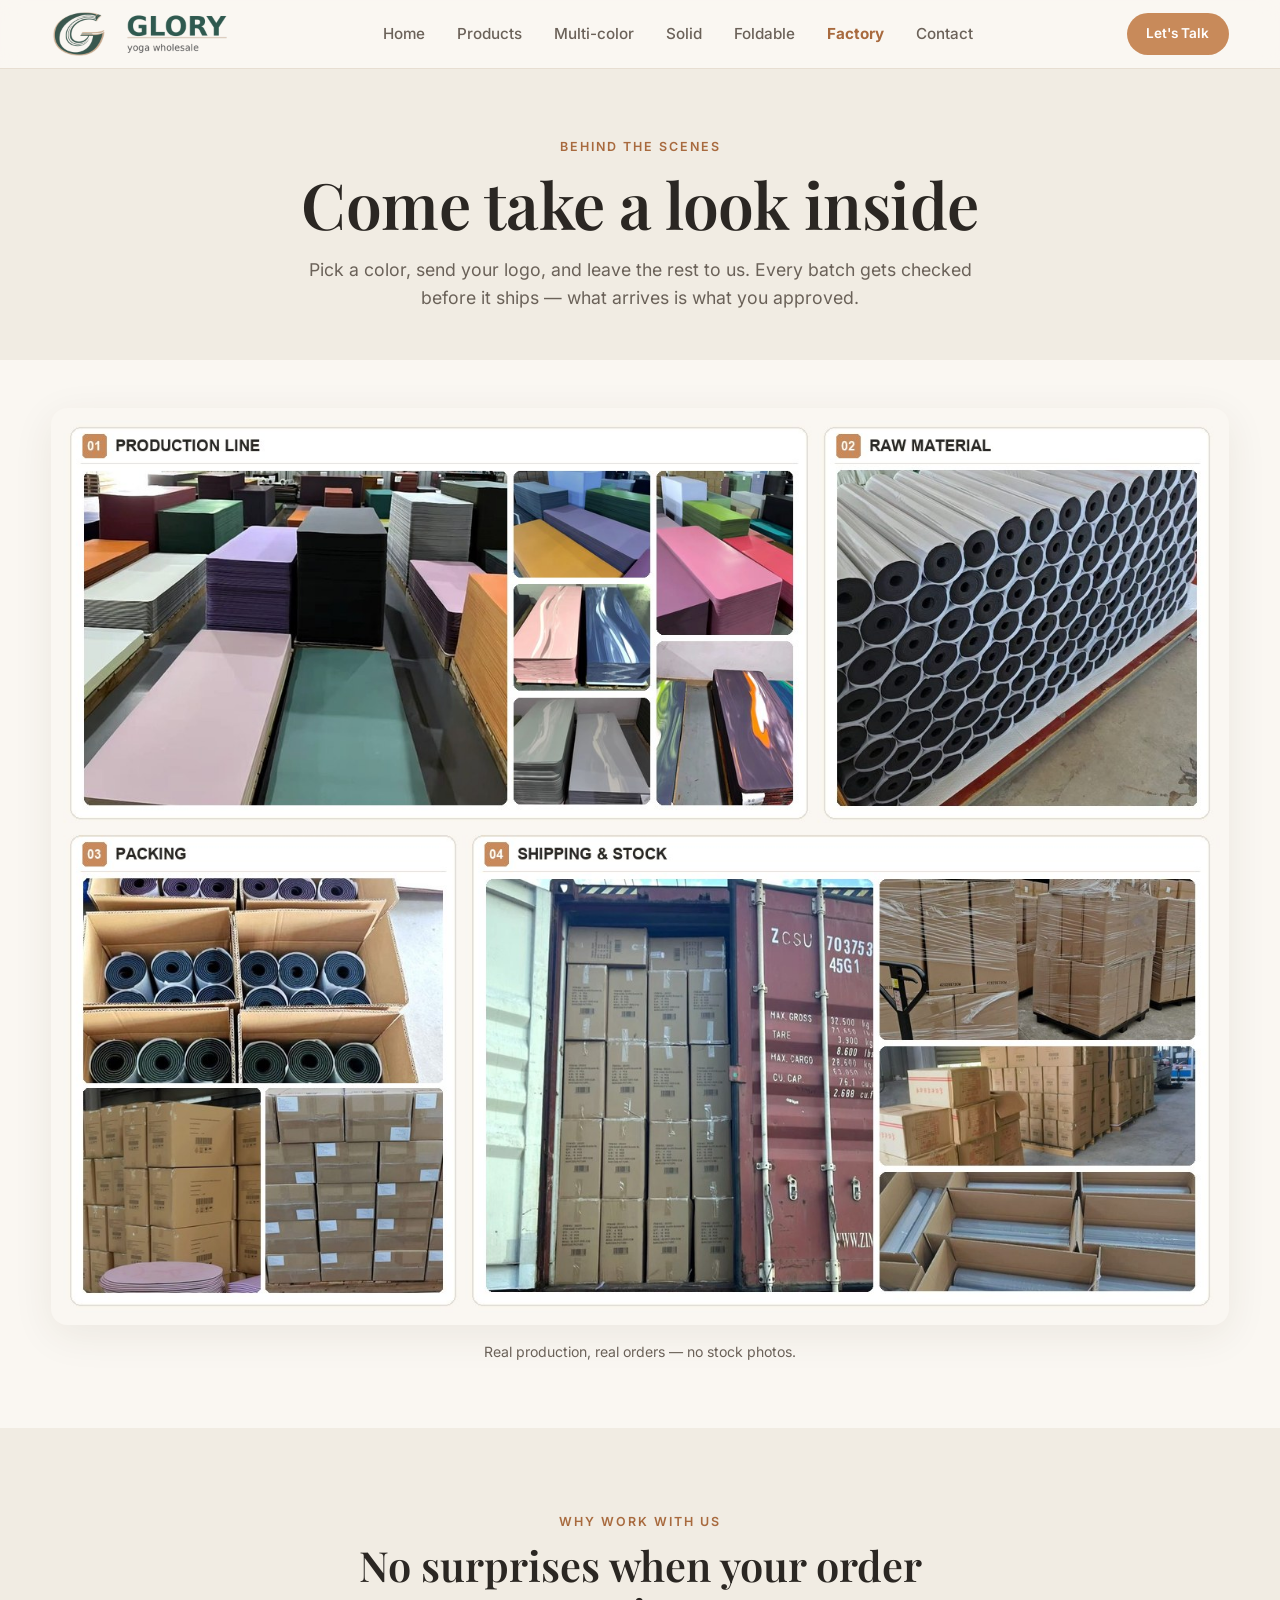
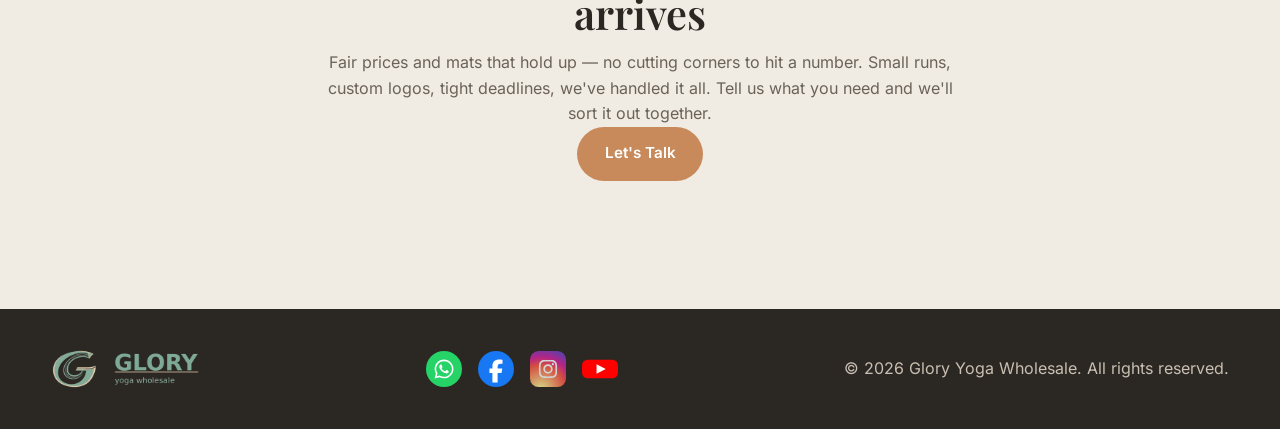
==== commit 289ecc85: "Social: linkFacebook and YouTube icons in footer" ====
--- a/factory.html
+++ b/factory.html
@@ -7,6 +7,36 @@
   <meta name="description" content="Take a look inside our PU yoga mat factory. Factory-direct manufacturing, strict quality control and reliable global shipping." />
 <link rel="icon" type="image/svg+xml" href="images/brand/favicon.svg" />
 <link rel="stylesheet" href="css/style.css" />
+  <!-- SEO-BEGIN -->
+  <link rel="canonical" href="https://david707qin.github.io/glory-yoga-wholesale/factory.html" />
+  <meta property="og:type" content="website" />
+  <meta property="og:site_name" content="Glory Yoga Wholesale" />
+  <meta property="og:title" content="Our Factory — Glory Yoga Wholesale" />
+  <meta property="og:description" content="Take a look inside our PU yoga mat factory. Factory-direct manufacturing, strict quality control and reliable global shipping." />
+  <meta property="og:image" content="https://david707qin.github.io/glory-yoga-wholesale/images/workshop/wall-desktop.jpg" />
+  <meta property="og:url" content="https://david707qin.github.io/glory-yoga-wholesale/factory.html" />
+  <meta name="twitter:card" content="summary_large_image" />
+  <script type="application/ld+json">
+{
+  "@context": "https://schema.org",
+  "@type": "Organization",
+  "name": "Glory Yoga Wholesale",
+  "url": "https://david707qin.github.io/glory-yoga-wholesale/",
+  "logo": "https://david707qin.github.io/glory-yoga-wholesale/images/brand/glory-logo.jpg",
+  "email": "gloryyogawholesale@gmail.com",
+  "contactPoint": {
+    "@type": "ContactPoint",
+    "contactType": "customer service",
+    "email": "gloryyogawholesale@gmail.com",
+    "url": "https://wa.me/8615319949017",
+    "availableLanguage": [
+      "English",
+      "Chinese"
+    ]
+  }
+}
+  </script>
+  <!-- SEO-END -->
 </head>
 <body>
 
@@ -65,15 +95,15 @@
         <a href="https://wa.me/8615319949017" target="_blank" rel="noopener" aria-label="WhatsApp" title="WhatsApp">
           <svg viewBox="0 0 40 40" width="36" height="36" role="img" aria-label="WhatsApp"><circle cx="20" cy="20" r="20" fill="#25D366"/><g transform="translate(9.500 8.000) scale(0.04688)"><path d="M380.9 97.1C339 55.1 283.2 32 223.9 32c-122.4 0-222 99.6-222 222 0 39.1 10.2 77.3 29.6 111L0 480l117.7-30.9c32.4 17.7 68.9 27 106.1 27h.1c122.3 0 224.1-99.6 224.1-222 0-59.3-25.2-115-67.1-157zm-157 341.6c-33.2 0-65.7-8.9-94-25.7l-6.7-4-69.8 18.3L72 359.2l-4.4-7c-18.5-29.4-28.2-63.3-28.2-98.2 0-101.7 82.8-184.5 184.6-184.5 49.3 0 95.6 19.2 130.4 54.1 34.8 34.9 56.2 81.2 56.1 130.5 0 101.8-84.9 184.6-186.6 184.6zm101.2-138.2c-5.5-2.8-32.8-16.2-37.9-18-5.1-1.9-8.8-2.8-12.5 2.8-3.7 5.6-14.3 18-17.6 21.8-3.2 3.7-6.5 4.2-12 1.4-32.6-16.3-54-29.1-75.5-66-5.7-9.8 5.7-9.1 16.3-30.3 1.8-3.7.9-6.9-.5-9.7-1.4-2.8-12.5-30.1-17.1-41.2-4.5-10.8-9.1-9.3-12.5-9.5-3.2-.2-6.9-.2-10.6-.2-3.7 0-9.7 1.4-14.8 6.9-5.1 5.6-19.4 19-19.4 46.3 0 27.3 19.9 53.7 22.6 57.4 2.8 3.7 39.1 59.7 94.8 83.8 35.2 15.2 49 16.5 66.6 13.9 10.7-1.6 32.8-13.4 37.4-26.4 4.6-13 4.6-24.1 3.2-26.4-1.3-2.5-5-3.9-10.5-6.6z" fill="#fff"/></g></svg>
         </a>
-        <span aria-label="Facebook" title="Facebook account coming soon">
+        <a href="https://www.facebook.com/GloryYogaWholesale/" target="_blank" rel="noopener" aria-label="Facebook" title="Facebook">
           <svg viewBox="0 0 40 40" width="36" height="36" role="img" aria-label="Facebook"><circle cx="20" cy="20" r="20" fill="#1877F2"/><g transform="translate(12.031 9.450) scale(0.04980)"><path d="M80 299.3V512H196V299.3h86.5l18-97.8H196V166.9c0-51.7 20.3-71.5 72.7-71.5c16.3 0 29.4 .4 37 1.2V7.9C291.4 4 256.4 0 236.2 0C129.3 0 80 50.5 80 159.4v42.1H14v97.8H80z" fill="#fff"/></g></svg>
-        </span>
+        </a>
         <span aria-label="Instagram" title="Instagram account coming soon">
           <svg viewBox="0 0 40 40" width="36" height="36" role="img" aria-label="Instagram"><defs><radialGradient id="igGrad" cx="30%" cy="107%" r="150%"><stop offset="0" stop-color="#FDF497"/><stop offset=".05" stop-color="#FDF497"/><stop offset=".45" stop-color="#FD5949"/><stop offset=".6" stop-color="#D6249F"/><stop offset=".9" stop-color="#285AEB"/></radialGradient></defs><rect width="40" height="40" rx="9.5" fill="url(#igGrad)"/><g transform="translate(9.938 8.500) scale(0.04492)"><path d="M224.1 141c-63.6 0-114.9 51.3-114.9 114.9s51.3 114.9 114.9 114.9S339 319.5 339 255.9 287.7 141 224.1 141zm0 189.6c-41.1 0-74.7-33.5-74.7-74.7s33.5-74.7 74.7-74.7 74.7 33.5 74.7 74.7-33.6 74.7-74.7 74.7zm146.4-194.3c0 14.9-12 26.8-26.8 26.8-14.9 0-26.8-12-26.8-26.8s12-26.8 26.8-26.8 26.8 12 26.8 26.8zm76.1 27.2c-1.7-35.9-9.9-67.7-36.2-93.9-26.2-26.2-58-34.4-93.9-36.2-37-2.1-147.9-2.1-184.9 0-35.8 1.7-67.6 9.9-93.9 36.1s-34.4 58-36.2 93.9c-2.1 37-2.1 147.9 0 184.9 1.7 35.9 9.9 67.7 36.2 93.9s58 34.4 93.9 36.2c37 2.1 147.9 2.1 184.9 0 35.9-1.7 67.7-9.9 93.9-36.2 26.2-26.2 34.4-58 36.2-93.9 2.1-37 2.1-147.8 0-184.8zM398.8 388c-7.8 19.6-22.9 34.7-42.6 42.6-29.5 11.7-99.5 9-132.1 9s-102.7 2.6-132.1-9c-19.6-7.8-34.7-22.9-42.6-42.6-11.7-29.5-9-99.5-9-132.1s-2.6-102.7 9-132.1c7.8-19.6 22.9-34.7 42.6-42.6 29.5-11.7 99.5-9 132.1-9s102.7-2.6 132.1 9c19.6 7.8 34.7 22.9 42.6 42.6 11.7 29.5 9 99.5 9 132.1s2.7 102.7-9 132.1z" fill="#fff"/></g></svg>
         </span>
-        <span aria-label="YouTube" title="YouTube account coming soon">
+        <a href="https://www.youtube.com/@GLORYyogawholesale" target="_blank" rel="noopener" aria-label="YouTube" title="YouTube">
           <svg viewBox="0 0 40 40" width="36" height="36" role="img" aria-label="YouTube"><rect y="9.6" width="40" height="20.8" rx="6.4" fill="#FF0000"/><path d="M16.2 14.6 L26.4 20 L16.2 25.4 Z" fill="#fff"/></svg>
-        </span>
+        </a>
       </div>
       <p>© <span id="year"></span> Glory Yoga Wholesale. All rights reserved.</p>
     </div>
--- a/css/style.css
+++ b/css/style.css
@@ -180,6 +180,29 @@
 .contact-info li { font-size: 0.95rem; }
 .contact-info a { color: var(--brand); font-weight: 600; }
 .contact-info strong { display: block; font-size: 0.8rem; text-transform: uppercase; letter-spacing: 1px; color: #b8ac9c; margin-bottom: 0.2rem; }
+/* 桌面 v2：横排信息带在上 + 居中表单在下（与 v1 左右两栏完全不同的风格） */
+@media (min-width: 901px) {
+  .contact-wrap { grid-template-columns: 1fr; justify-items: center; gap: 2.5rem; }
+  .contact-info {
+    order: 1; width: 100%; max-width: 780px;
+    background: transparent; color: var(--ink);
+    border-radius: 0; padding: 0;
+  }
+  .contact-info h3 { color: var(--ink); font-size: 1.6rem; text-align: center; margin-bottom: 1.5rem; }
+  .contact-info ul {
+    flex-direction: row; gap: 0;
+    border-top: 1px solid var(--line); border-bottom: 1px solid var(--line);
+    padding: 1.6rem 0;
+  }
+  .contact-info li {
+    flex: 1; text-align: center; padding: 0 1rem;
+    border-right: 1px solid var(--line);
+  }
+  .contact-info li:last-child { border-right: 0; }
+  .contact-info strong { color: var(--brand-dark); }
+  .contact-info a { font-size: 1.05rem; }
+  .contact-form { order: 2; width: 100%; max-width: 780px; }
+}
 
 /* ===== Page hero (sub-pages) ===== */
 .page-hero { padding: 4rem 0 3rem; text-align: center; background: var(--bg-alt); }
@@ -208,10 +231,7 @@
   .m-grid { grid-template-columns: repeat(4, 1fr); }
 }
 @media (max-width: 620px) {
-  .m-grid { grid-template-columns: repeat(3, 1fr); gap: .4rem; }
-  .m-item.m-big { grid-column: span 3; grid-row: span 1; aspect-ratio: 4 / 3; }
-  .m-item.m-wide { grid-column: span 3; aspect-ratio: 16 / 9; }
-  .m-item.m-tall { grid-column: span 3; grid-row: span 1; aspect-ratio: 4 / 3; }
+  /* 手机端马赛克布局统一放在下方 masonry 区块处理 */
 }
 @media (max-width: 900px) { .gallery { grid-template-columns: repeat(2, 1fr); } }
 @media (max-width: 620px) { .gallery { grid-template-columns: 1fr; } }
@@ -381,3 +401,316 @@
   .ws-wall { padding: 2rem 0 3rem; }
   .ws-wall img { border-radius: 12px; }
 }
+
+/* ===== Product detail pages (multicolor / reusable) ===== */
+.pd-grid { display: grid; grid-template-columns: repeat(3, 1fr); gap: 1.5rem; }
+.pd-card { margin: 0; background: var(--card); border: 1px solid var(--line); border-radius: var(--radius); overflow: hidden; box-shadow: var(--shadow); }
+.pd-card img { display: block; width: 100%; height: 300px; object-fit: cover; background: var(--bg-alt); }
+.pd-card figcaption { padding: 1.1rem 1.3rem; font-size: .92rem; line-height: 1.6; color: var(--ink-soft); }
+.pd-card figcaption strong { display: block; color: var(--ink); font-size: 1rem; margin-bottom: .15rem; }
+
+.pd-specs { display: grid; grid-template-columns: 1fr 1fr; gap: 1px; background: var(--line); border: 1px solid var(--line); border-radius: 12px; overflow: hidden; margin-top: 1.4rem; }
+.pd-spec { background: var(--card); padding: .85rem 1rem; }
+.pd-spec strong { display: block; font-size: .72rem; color: var(--brand-dark); text-transform: uppercase; letter-spacing: .8px; margin-bottom: .2rem; }
+.pd-spec span { color: var(--ink-soft); font-size: .9rem; }
+
+@media (max-width: 900px) {
+  .pd-grid { grid-template-columns: 1fr; gap: 1.2rem; }
+  .pd-card img { height: 340px; }
+}
+@media (max-width: 620px) {
+  .pd-card img { height: 260px; }
+  .pd-specs { grid-template-columns: 1fr; }
+}
+
+/* Full collection poster */
+.pd-poster { max-width: 720px; margin: 0 auto; }
+.pd-poster img { display: block; width: 100%; height: auto; border-radius: var(--radius); box-shadow: var(--shadow); border: 1px solid var(--line); }
+
+/* Two detail cards side by side */
+.pd-duo { display: grid; grid-template-columns: 1fr 1fr; gap: 1.5rem; }
+@media (max-width: 900px) { .pd-duo { grid-template-columns: 1fr; } }
+
+/* Custom logo case gallery */
+.custom-grid { display: grid; grid-template-columns: repeat(4, 1fr); gap: 1.2rem; }
+.custom-grid .pd-card { border-radius: 12px; }
+.custom-grid .pd-card img { height: 220px; }
+.custom-grid .pd-card figcaption { padding: .8rem 1rem; font-size: .85rem; font-weight: 600; color: var(--ink); }
+@media (max-width: 900px) { .custom-grid { grid-template-columns: repeat(2, 1fr); } }
+@media (max-width: 620px) { .custom-grid { grid-template-columns: repeat(2, 1fr); gap: .8rem; } .custom-grid .pd-card img { height: 160px; } }
+
+/* ===== Multi-color page: calmer image scale + collage gallery ===== */
+.page-multicolor .page-hero { padding: 2.8rem 0 2rem; }
+.page-multicolor .page-hero h1 { font-size: clamp(2.2rem, 4vw, 3.2rem); }
+.page-multicolor .page-hero p { font-size: 1rem; }
+.page-multicolor .section { padding: 3.4rem 0; }
+.page-multicolor .product-intro { margin-bottom: 2.2rem; }
+.page-multicolor .product-intro h2 { font-size: clamp(1.6rem, 2.8vw, 2.15rem); }
+.page-multicolor .product-intro p { font-size: .98rem; }
+.page-multicolor .section-head { margin-bottom: 2rem; }
+.page-multicolor .pd-poster { max-width: 560px; }
+.page-multicolor .pd-card img { height: 210px; }
+.page-multicolor .pd-grid .pd-card img { height: 200px; }
+.page-multicolor .pd-card figcaption { padding: .8rem 1rem; }
+.page-multicolor .pd-img-thickness { object-position: center 88%; }
+
+.page-multicolor .color-range-block { grid-template-columns: 1.2fr .9fr; gap: 2rem; align-items: center; }
+.page-multicolor .color-range-img { max-width: 440px; }
+.page-multicolor .color-range-img img { height: 340px; width: auto; max-width: 100%; margin: 0 auto; object-fit: contain; }
+.page-multicolor .color-range-note h2 { font-size: clamp(1.5rem, 2.4vw, 1.95rem); margin-bottom: .8rem; }
+.page-multicolor .color-range-note p { font-size: .95rem; margin-bottom: .8rem; }
+.page-multicolor .color-range-note .pd-specs { margin-top: 1rem; }
+.page-multicolor .color-range-note .pd-spec { padding: .7rem .85rem; }
+.page-multicolor .color-range-note .pd-spec strong { font-size: .68rem; }
+.page-multicolor .color-range-note .pd-spec span { font-size: .86rem; }
+.page-multicolor .custom-intro { margin: 2.4rem 0 1.6rem; }
+
+/* Stitched logo-case collage: four-column row bands, no dead space */
+.page-multicolor .custom-grid { grid-auto-flow: row dense; grid-auto-rows: 82px; gap: .75rem; }
+.page-multicolor .custom-grid .pd-card { grid-row: span 2; display: flex; flex-direction: column; }
+.page-multicolor .custom-grid .pd-card:nth-child(3),
+.page-multicolor .custom-grid .pd-card:nth-child(4),
+.page-multicolor .custom-grid .pd-card:nth-child(7),
+.page-multicolor .custom-grid .pd-card:nth-child(8) { grid-column: span 2; }
+.page-multicolor .custom-grid .pd-card img { flex: 1 1 0; min-height: 0; height: auto; object-fit: cover; }
+.page-multicolor .custom-grid .pd-card:nth-child(3) img,
+.page-multicolor .custom-grid .pd-card:nth-child(4) img { object-position: center 22%; }
+.page-multicolor .custom-grid .pd-card:nth-child(8) img { object-position: center 25%; }
+/* 最后一排是宽卡，给足高度，避免手绘 logo 被压成窄条 */
+.page-multicolor .custom-grid .pd-card:nth-child(7),
+.page-multicolor .custom-grid .pd-card:nth-child(8) { grid-row: span 4; }
+.page-multicolor .custom-grid .pd-card figcaption { flex: 0 0 auto; padding: .5rem .75rem; font-size: .8rem; line-height: 1.35; }
+
+/* 桌面整体收紧一档：显示尺寸变小，但图片源文件仍是原分辨率，不影响清晰度 */
+@media (min-width: 901px) {
+  .page-multicolor .page-hero { padding: 2.2rem 0 1.6rem; }
+  .page-multicolor .page-hero h1 { font-size: clamp(2rem, 3.5vw, 2.8rem); }
+  .page-multicolor .page-hero p { font-size: .95rem; }
+  .page-multicolor .section { padding: 2.8rem 0; }
+  .page-multicolor .product-intro { margin-bottom: 1.8rem; }
+  .page-multicolor .product-intro h2 { font-size: clamp(1.5rem, 2.5vw, 1.95rem); }
+  .page-multicolor .pd-poster { max-width: 580px; }
+  .page-multicolor .pd-card img { height: 210px; }
+  .page-multicolor .pd-grid .pd-card img { height: 200px; }
+  .page-multicolor .pd-card figcaption { padding: .7rem .9rem; }
+  .page-multicolor .color-range-img img { height: 340px; }
+  .page-multicolor .custom-grid { grid-auto-rows: 74px; }
+}
+@media (max-width: 900px) {
+  .page-multicolor .pd-card img { height: 240px; }
+  /* 桌面右列变窄的规则不能带到手机，否则图片和规格表挤成两列 */
+  .page-multicolor .color-range-block { grid-template-columns: 1fr; gap: 1.5rem; }
+  .page-multicolor .color-range-img { max-width: 100%; }
+  .page-multicolor .color-range-img img { height: 320px; }
+  .page-multicolor .custom-grid { grid-template-columns: repeat(2, 1fr); grid-auto-rows: 86px; }
+  .page-multicolor .custom-grid .pd-card:nth-child(n) { grid-column: span 1; grid-row: span 2; }
+}
+@media (max-width: 620px) {
+  /* 手机首屏收紧：标题和段落都小一点，上下留白压短 */
+  .page-multicolor .page-hero { padding: 1.4rem 0 1rem; }
+  .page-multicolor .page-hero .eyebrow { margin-bottom: .35rem; font-size: .7rem; }
+  .page-multicolor .page-hero h1 { font-size: 1.75rem; line-height: 1.25; margin-bottom: .6rem; }
+  .page-multicolor .page-hero p { font-size: .9rem; line-height: 1.55; }
+  .page-multicolor .section { padding: 2.4rem 0; }
+  .page-multicolor .product-intro { margin-bottom: 1.6rem; }
+  .page-multicolor .product-intro h2 { font-size: 1.45rem; }
+  .page-multicolor .product-intro p { font-size: .9rem; }
+  /* 规格表手机端改 2 列，别一格占满整行把页面拉长 */
+  .page-multicolor .pd-specs { grid-template-columns: repeat(2, 1fr); }
+  .page-multicolor .pd-spec { padding: .6rem .7rem; }
+  .page-multicolor .pd-spec strong { font-size: .65rem; margin-bottom: .1rem; }
+  .page-multicolor .pd-spec span { font-size: .82rem; line-height: 1.35; }
+  .page-multicolor .pd-card img { height: 190px; }
+  .page-multicolor .pd-poster { max-width: 100%; }
+  .page-multicolor .color-range-img img { height: 260px; }
+  .page-multicolor .custom-grid { grid-auto-rows: 72px; }
+}
+
+/* ===== Multi-color page: calmer image scale + collage gallery ===== */
+.page-solid .page-hero { padding: 2.8rem 0 2rem; }
+.page-solid .page-hero h1 { font-size: clamp(2.2rem, 4vw, 3.2rem); }
+.page-solid .page-hero p { font-size: 1rem; }
+.page-solid .section { padding: 3.4rem 0; }
+.page-solid .product-intro { margin-bottom: 2.2rem; }
+.page-solid .product-intro h2 { font-size: clamp(1.6rem, 2.8vw, 2.15rem); }
+.page-solid .product-intro p { font-size: .98rem; }
+.page-solid .section-head { margin-bottom: 2rem; }
+.page-solid .pd-poster { max-width: 560px; }
+.page-solid .pd-card img { height: 210px; }
+.page-solid .pd-grid .pd-card img { height: 200px; }
+.page-solid .pd-card figcaption { padding: .8rem 1rem; }
+.page-solid .pd-img-thickness { object-position: center 88%; }
+
+.page-solid .color-range-block { grid-template-columns: 1.25fr .75fr; gap: 2.2rem; align-items: center; }
+.page-solid .color-range-img { max-width: 560px; }
+.page-solid .color-range-img img { height: 420px; width: auto; max-width: 100%; margin: 0 auto; object-fit: contain; }
+.page-solid .color-range-note h2 { font-size: clamp(1.4rem, 2.2vw, 1.8rem); margin-bottom: .7rem; }
+.page-solid .color-range-note p { font-size: .92rem; margin-bottom: .7rem; }
+.page-solid .color-range-note .pd-specs { margin-top: .9rem; }
+.page-solid .color-range-note .pd-spec { padding: .6rem .75rem; }
+.page-solid .color-range-note .pd-spec strong { font-size: .66rem; }
+.page-solid .color-range-note .pd-spec span { font-size: .83rem; }
+.page-solid .custom-intro { margin: 2.4rem 0 1.6rem; }
+
+/* Stitched logo-case collage: four-column row bands, no dead space */
+.page-solid .custom-grid { grid-auto-flow: row dense; grid-auto-rows: 82px; gap: .75rem; }
+.page-solid .custom-grid .pd-card { grid-row: span 2; display: flex; flex-direction: column; }
+.page-solid .custom-grid .pd-card:nth-child(3),
+.page-solid .custom-grid .pd-card:nth-child(4),
+.page-solid .custom-grid .pd-card:nth-child(7),
+.page-solid .custom-grid .pd-card:nth-child(8) { grid-column: span 2; }
+.page-solid .custom-grid .pd-card img { flex: 1 1 0; min-height: 0; height: auto; object-fit: cover; }
+.page-solid .custom-grid .pd-card:nth-child(3) img,
+.page-solid .custom-grid .pd-card:nth-child(4) img { object-position: center 22%; }
+.page-solid .custom-grid .pd-card:nth-child(8) img { object-position: center 25%; }
+/* 最后一排是宽卡，给足高度，避免手绘 logo 被压成窄条 */
+.page-solid .custom-grid .pd-card:nth-child(7),
+.page-solid .custom-grid .pd-card:nth-child(8) { grid-row: span 4; }
+.page-solid .custom-grid .pd-card figcaption { flex: 0 0 auto; padding: .5rem .75rem; font-size: .8rem; line-height: 1.35; }
+
+/* 桌面整体收紧一档：显示尺寸变小，但图片源文件仍是原分辨率，不影响清晰度 */
+@media (min-width: 901px) {
+  .page-solid .page-hero { padding: 2.2rem 0 1.6rem; }
+  .page-solid .page-hero h1 { font-size: clamp(2rem, 3.5vw, 2.8rem); }
+  .page-solid .page-hero p { font-size: .95rem; }
+  .page-solid .section { padding: 2.8rem 0; }
+  .page-solid .product-intro { margin-bottom: 1.8rem; }
+  .page-solid .product-intro h2 { font-size: clamp(1.5rem, 2.5vw, 1.95rem); }
+  .page-solid .pd-poster { max-width: 580px; }
+  .page-solid .pd-card img { height: 210px; }
+  .page-solid .pd-grid .pd-card img { height: 200px; }
+  .page-solid .pd-card figcaption { padding: .7rem .9rem; }
+  .page-solid .color-range-img img { height: 340px; }
+  .page-solid .custom-grid { grid-auto-rows: 74px; }
+}
+@media (max-width: 900px) {
+  .page-solid .pd-card img { height: 240px; }
+  /* 桌面右列变窄的规则不能带到手机，否则图片和规格表挤成两列 */
+  .page-solid .color-range-block { grid-template-columns: 1fr; gap: 1.5rem; }
+  .page-solid .color-range-img { max-width: 100%; }
+  .page-solid .color-range-img img { height: 320px; }
+  .page-solid .custom-grid { grid-template-columns: repeat(2, 1fr); grid-auto-rows: 86px; }
+  .page-solid .custom-grid .pd-card:nth-child(n) { grid-column: span 1; grid-row: span 2; }
+}
+@media (max-width: 620px) {
+  /* 手机首屏收紧：标题和段落都小一点，上下留白压短 */
+  .page-solid .page-hero { padding: 1.4rem 0 1rem; }
+  .page-solid .page-hero .eyebrow { margin-bottom: .35rem; font-size: .7rem; }
+  .page-solid .page-hero h1 { font-size: 1.75rem; line-height: 1.25; margin-bottom: .6rem; }
+  .page-solid .page-hero p { font-size: .9rem; line-height: 1.55; }
+  .page-solid .section { padding: 2.4rem 0; }
+  .page-solid .product-intro { margin-bottom: 1.6rem; }
+  .page-solid .product-intro h2 { font-size: 1.45rem; }
+  .page-solid .product-intro p { font-size: .9rem; }
+  /* 规格表手机端改 2 列，别一格占满整行把页面拉长 */
+  .page-solid .pd-specs { grid-template-columns: repeat(2, 1fr); }
+  .page-solid .pd-spec { padding: .6rem .7rem; }
+  .page-solid .pd-spec strong { font-size: .65rem; margin-bottom: .1rem; }
+  .page-solid .pd-spec span { font-size: .82rem; line-height: 1.35; }
+  .page-solid .pd-card img { height: 190px; }
+  .page-solid .pd-poster { max-width: 100%; }
+  .page-solid .color-range-img img { height: 260px; }
+  .page-solid .custom-grid { grid-auto-rows: 72px; }
+}
+
+
+/* ===== Solid page: 6-image gallery (first row 1,2,3wide; second row 4,5,6wide) ===== */
+.page-solid .custom-grid { grid-auto-rows: 74px; }
+.page-solid .custom-grid .pd-card:nth-child(n) { grid-column: span 1; grid-row: span 2; }
+.page-solid .custom-grid .pd-card:nth-child(3),
+.page-solid .custom-grid .pd-card:nth-child(6) { grid-column: span 2; }
+.page-solid .custom-grid .pd-card img { flex: 1 1 0; min-height: 0; height: auto; object-fit: cover; }
+.page-solid .custom-grid .pd-card figcaption { flex: 0 0 auto; padding: .5rem .75rem; font-size: .8rem; line-height: 1.35; }
+@media (max-width: 900px) {
+  .page-solid .custom-grid { grid-template-columns: repeat(2, 1fr); grid-auto-rows: 86px; }
+  .page-solid .custom-grid .pd-card:nth-child(n) { grid-column: span 1; grid-row: span 2; }
+}
+@media (max-width: 620px) {
+  .page-solid .custom-grid { grid-auto-rows: 72px; }
+}
+
+/* 图案十色卡：整张显示，不裁掉上下两排 */
+.page-solid .pd-pattern .pd-card img { object-fit: contain; height: 260px; }
+@media (max-width: 900px) { .page-solid .pd-pattern .pd-card img { height: 240px; } }
+@media (max-width: 620px) { .page-solid .pd-pattern .pd-card img { height: 210px; } }
+
+/* 纯色页：两种面色卡完整显示（文字多，不裁切） */
+.page-solid .pd-colorcharts { align-items: start; }
+.page-solid .pd-colorcharts .pd-card { background: transparent; box-shadow: none; }
+.page-solid .pd-colorcharts .pd-card img { object-fit: contain; height: 460px; background: #fff; }
+.page-solid .pd-colorcharts .pd-card figcaption { text-align: center; }
+@media (max-width: 900px) { .page-solid .pd-colorcharts .pd-card img { height: 380px; } }
+@media (max-width: 620px) { .page-solid .pd-colorcharts .pd-card img { height: 330px; } }
+
+/* 纯色页：定制工艺卡片 + 尺寸图完整显示 */
+.page-solid .pd-craft .pd-card img { object-fit: contain; height: 210px; }
+@media (max-width: 900px) { .page-solid .pd-craft .pd-card img { height: 220px; } }
+@media (max-width: 620px) { .page-solid .pd-craft .pd-card img { height: 190px; } }
+.page-solid .custom-sizes-poster { max-width: 560px; margin: 0 auto; }
+.page-solid .custom-sizes-poster img { object-fit: contain; }
+
+/* 纯色页定制工艺：手机端 2 列，避免单列过长 */
+@media (max-width: 620px) {
+  .page-solid .pd-craft { grid-template-columns: repeat(2, 1fr); gap: .8rem; }
+  .page-solid .pd-craft .pd-card img { height: 150px; }
+}
+
+/* ===== Foldable page ===== */
+.page-foldable .pd-card img { object-fit: contain; background: #fff; }
+.page-foldable a.pd-card { display: block; text-decoration: none; }
+.page-foldable .fd-overview .pd-card img { height: 340px; }
+.page-foldable .fd-duo { display: grid; grid-template-columns: 1fr 1fr; gap: 1.5rem; align-items: stretch; }
+.page-foldable .fd-duo .pd-card { margin: 0; height: 100%; }
+.page-foldable .fd-duo .pd-card img { height: 460px; }
+.page-foldable .fd-matte-grid .pd-card img { height: 340px; }
+.page-foldable .fd-scene { max-width: 560px; }
+.page-foldable .fd-gallery { margin-top: 1.5rem; }
+.page-foldable .product-intro .pd-specs { max-width: 34rem; margin-left: auto; margin-right: auto; }
+@media (max-width: 900px) {
+  .page-foldable .fd-duo { grid-template-columns: 1fr; }
+}
+@media (max-width: 620px) {
+  .page-foldable .fd-overview { grid-template-columns: 1fr; }
+  .page-foldable .fd-matte-grid { grid-template-columns: 1fr; }
+  .page-foldable .fd-overview .pd-card img,
+  .page-foldable .fd-matte-grid .pd-card img { height: 260px; }
+  .page-foldable .fd-duo .pd-card img { height: 320px; }
+}
+.page-foldable .gallery-uniform .g-item img { aspect-ratio: 1 / 1; }
+/* Foldable desktop: shrink images so each fits one screen (keep bottom gallery row) */
+@media (min-width: 901px) {
+  .page-foldable .fd-overview .pd-card img { height: 300px; }
+  .page-foldable .fd-duo .pd-card img { height: 400px; }
+  .page-foldable .fd-matte-grid .pd-card img { height: 300px; }
+  .page-foldable .pd-poster { max-width: 620px; }
+  .page-foldable .fd-scene { max-width: none; }
+  .page-foldable .fd-scene img { max-height: 620px; width: auto; max-width: 100%; margin: 0 auto; }
+}
+.page-foldable .gallery-uniform .g-item .g-caption {
+  position: static; display: block;
+  background: none; color: var(--ink-soft);
+  padding: .55rem .3rem .2rem; border-radius: 0; text-align: center;
+  backdrop-filter: none; font-weight: 500;
+}
+/* Desktop: the two .m-col wrappers vanish — figures flow in the 8-col grid
+   exactly like before, restored via inline order attributes */
+.m-col { display: contents; }
+/* Mobile: two hand-split flex columns, heights pre-balanced — no end holes */
+@media (max-width: 620px) {
+  .m-grid { display: flex; gap: .35rem; }
+  .m-col { display: flex; flex-direction: column; gap: .35rem; flex: 1 1 0; min-width: 0; }
+  .m-item { margin: 0; order: 0; aspect-ratio: 1 / 1; }
+  .m-item.m-only-desktop { display: none; } /* mosaic-47 与 63 同场景，只留给电脑端补位 */
+  .m-item.m-big { aspect-ratio: 4 / 3; }
+  .m-item.m-wide { aspect-ratio: 16 / 10; }
+  .m-item.m-tall { aspect-ratio: 3 / 4; }
+}
+.page-foldable .gallery-uniform .g-item img { height: auto; }
+.page-foldable .gallery-uniform { max-width: 880px; margin-left: auto; margin-right: auto; }
+/* Foldable desktop: tighter vertical rhythm between sections */
+@media (min-width: 901px) {
+  .page-foldable .section { padding: 3.2rem 0; }
+  .page-foldable .section-head { margin-bottom: 2.2rem; }
+  .page-foldable .product-intro { margin-bottom: 2.2rem; }
+  .page-foldable .hero { padding-bottom: 0; }
+}
